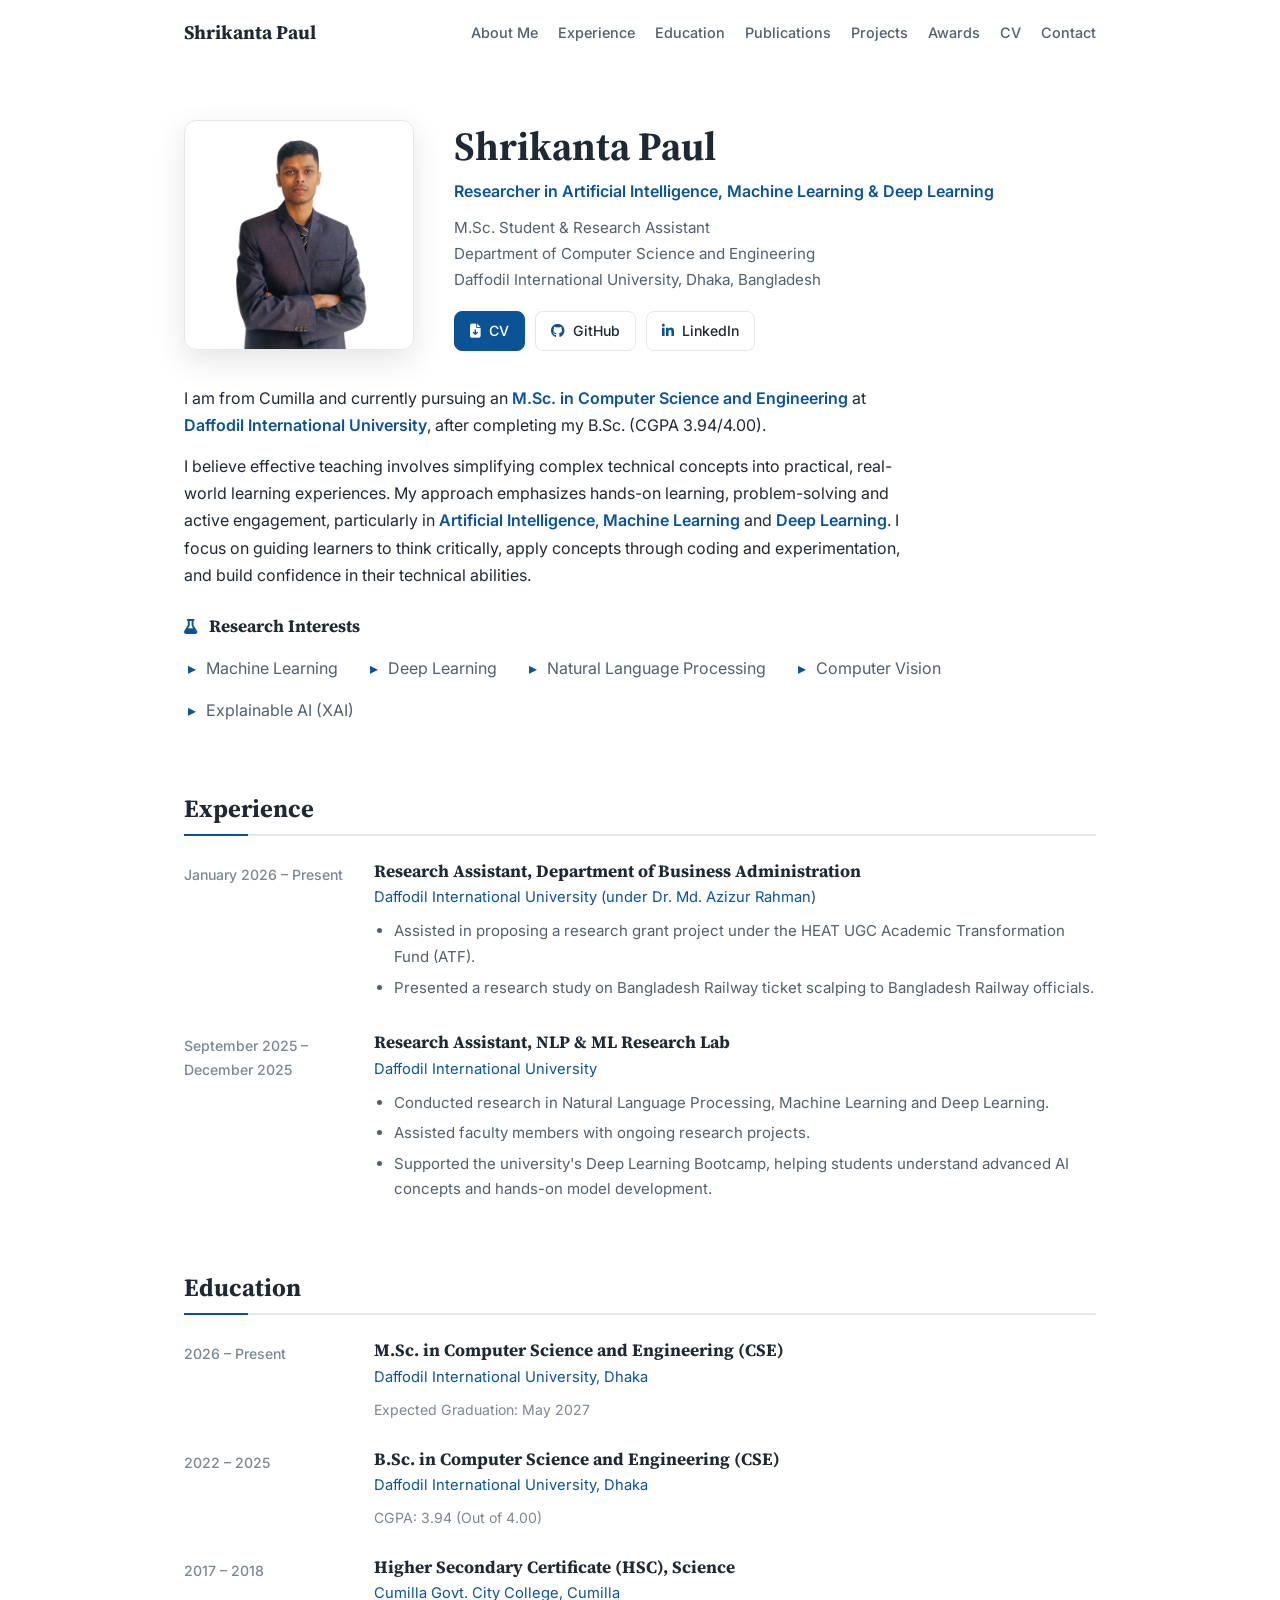
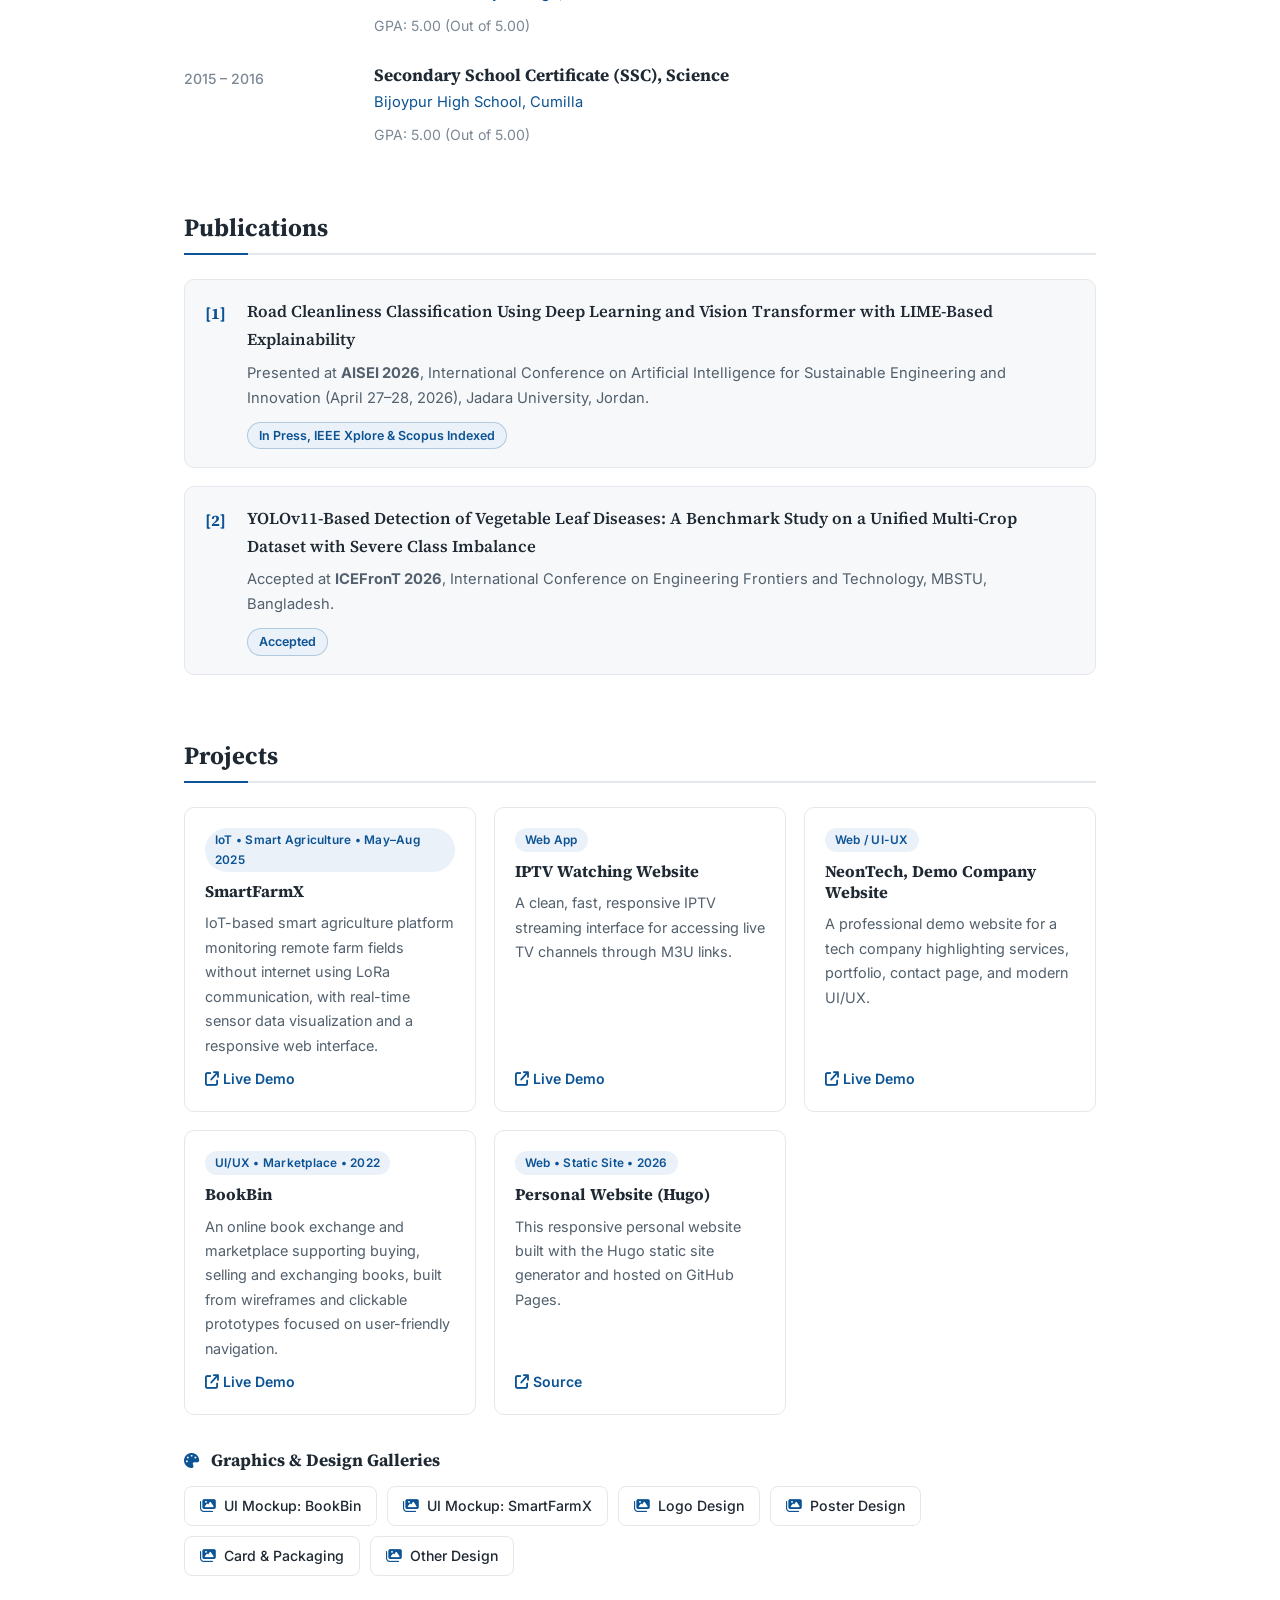
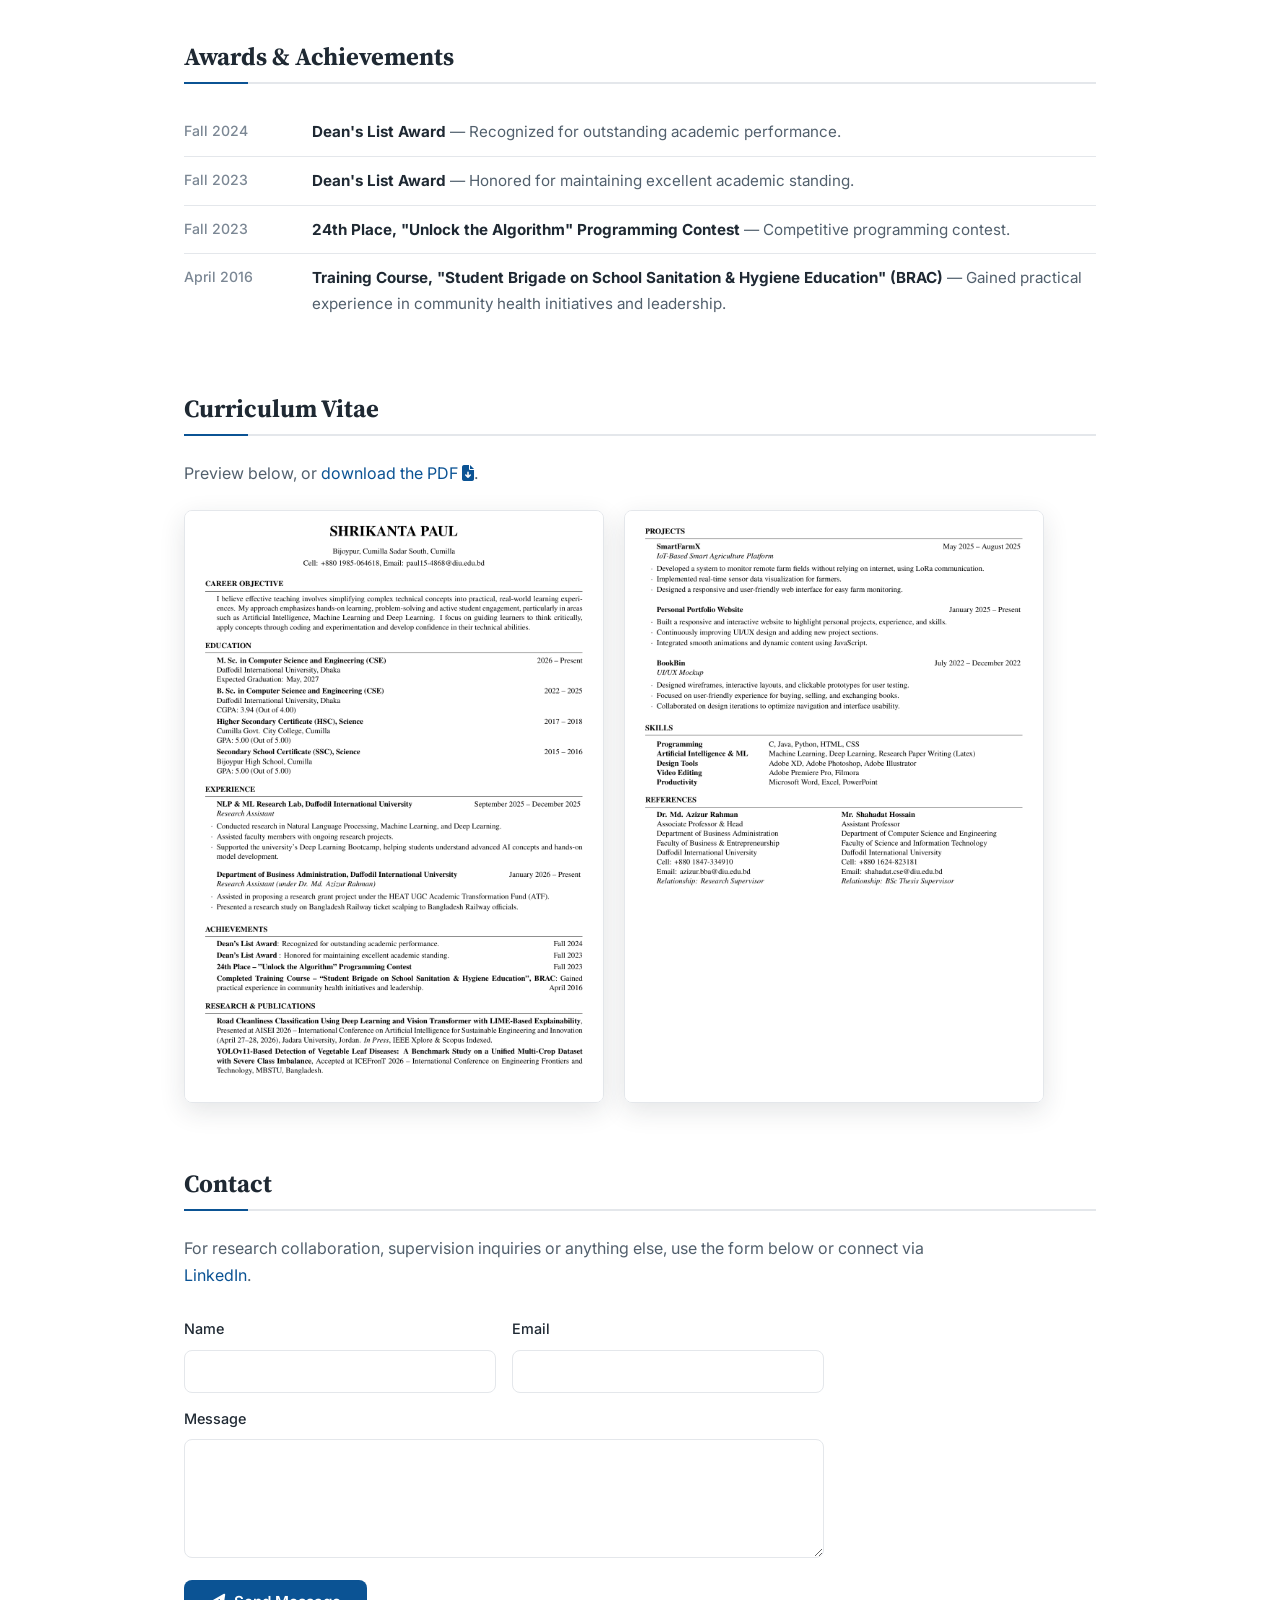
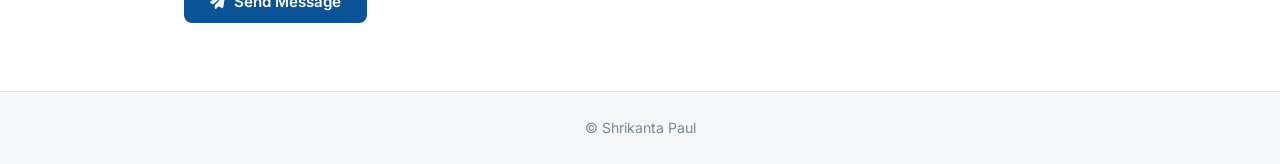
==== index.html @ 71489972 "Deploy site" ====
<!doctype html><html lang=en-us><head><meta name=generator content="Hugo 0.163.3"><meta charset=UTF-8><meta name=viewport content="width=device-width,initial-scale=1"><title>Shrikanta Paul | AI & ML Researcher</title><meta name=description content="Shrikanta Paul, AI and Machine Learning Researcher. M.Sc. CSE student exploring Artificial Intelligence, Machine Learning and Deep Learning."><link rel=icon href=/favicon.svg type=image/svg+xml><link rel=preconnect href=https://fonts.googleapis.com><link rel=preconnect href=https://fonts.gstatic.com crossorigin><link href="https://fonts.googleapis.com/css2?family=Source+Serif+4:ital,opsz,wght@0,8..60,400;0,8..60,600;0,8..60,700;1,8..60,400&family=Inter:wght@400;500;600&display=swap" rel=stylesheet><link rel=stylesheet href=https://cdnjs.cloudflare.com/ajax/libs/font-awesome/6.5.0/css/all.min.css><link rel=stylesheet href=/css/main.min.6cef5d37686a248e046a52d4c428bd18a76c84bba1cd4ecd07eb94c96b60ef17.css integrity="sha256-bO9dN2hqJI4EalLUxCi9GKdshLuhzU7NB+uUyWtg7xc="></head><body><header><nav><a href=#top class=nav-brand>Shrikanta Paul</a>
<button class=nav-toggle aria-label=Menu><i class="fas fa-bars"></i></button><ul id=navMenu><li><a href=#about>About Me</a></li><li><a href=#experience>Experience</a></li><li><a href=#education>Education</a></li><li><a href=#publications>Publications</a></li><li><a href=#projects>Projects</a></li><li><a href=#awards>Awards</a></li><li><a href=#cv>CV</a></li><li><a href=#contact>Contact</a></li></ul></nav></header><main id=top><section class="section profile" id=about><div class=profile-grid><div class=profile-photo><img src=/img/profile.png alt="Shrikanta Paul"></div><div class=profile-head><h1>Shrikanta Paul</h1><p class=profile-role>Researcher in Artificial Intelligence, Machine Learning & Deep Learning</p><p class=profile-affil>M.Sc. Student & Research Assistant<br>Department of Computer Science and Engineering<br>Daffodil International University, Dhaka, Bangladesh</p><div class=profile-links><a href=/files/Shrikanta_Paul_CV.pdf download class="plink plink-primary"><i class="fas fa-file-arrow-down"></i> CV</a>
<a href=https://github.com/shrikantapaul571 target=_blank rel=noopener class=plink><i class="fab fa-github"></i> GitHub</a>
<a href=https://www.linkedin.com/in/spaul571/ target=_blank rel=noopener class=plink><i class="fab fa-linkedin-in"></i> LinkedIn</a></div></div></div><div class=bio><p>I am from Cumilla and currently pursuing an <strong>M.Sc. in Computer Science and Engineering</strong> at <strong>Daffodil International University</strong>, after completing my B.Sc. (CGPA 3.94/4.00).</p><p>I believe effective teaching involves simplifying complex technical concepts into practical, real-world learning experiences. My approach emphasizes hands-on learning, problem-solving and active engagement, particularly in <strong>Artificial Intelligence</strong>, <strong>Machine Learning</strong> and <strong>Deep Learning</strong>. I focus on guiding learners to think critically, apply concepts through coding and experimentation, and build confidence in their technical abilities.</p></div><div class=interests-block><h3 class=minihead><i class="fas fa-flask"></i> Research Interests</h3><ul class=interests><li>Machine Learning</li><li>Deep Learning</li><li>Natural Language Processing</li><li>Computer Vision</li><li>Explainable AI (XAI)</li></ul></div></section><section class=section id=experience><h2 class=section-title>Experience</h2><div class=exp-list><div class=exp><div class=exp-side>January 2026 – Present</div><div class=exp-body><h3>Research Assistant, Department of Business Administration</h3><p class=exp-org>Daffodil International University (under Dr. Md. Azizur Rahman)</p><ul><li>Assisted in proposing a research grant project under the HEAT UGC Academic Transformation Fund (ATF).</li><li>Presented a research study on Bangladesh Railway ticket scalping to Bangladesh Railway officials.</li></ul></div></div><div class=exp><div class=exp-side>September 2025 – December 2025</div><div class=exp-body><h3>Research Assistant, NLP & ML Research Lab</h3><p class=exp-org>Daffodil International University</p><ul><li>Conducted research in Natural Language Processing, Machine Learning and Deep Learning.</li><li>Assisted faculty members with ongoing research projects.</li><li>Supported the university's Deep Learning Bootcamp, helping students understand advanced AI concepts and hands-on model development.</li></ul></div></div></div></section><section class=section id=education><h2 class=section-title>Education</h2><div class=exp-list><div class=exp><div class=exp-side>2026 – Present</div><div class=exp-body><h3>M.Sc. in Computer Science and Engineering (CSE)</h3><p class=exp-org>Daffodil International University, Dhaka</p><p class=edu-detail>Expected Graduation: May 2027</p></div></div><div class=exp><div class=exp-side>2022 – 2025</div><div class=exp-body><h3>B.Sc. in Computer Science and Engineering (CSE)</h3><p class=exp-org>Daffodil International University, Dhaka</p><p class=edu-detail>CGPA: 3.94 (Out of 4.00)</p></div></div><div class=exp><div class=exp-side>2017 – 2018</div><div class=exp-body><h3>Higher Secondary Certificate (HSC), Science</h3><p class=exp-org>Cumilla Govt. City College, Cumilla</p><p class=edu-detail>GPA: 5.00 (Out of 5.00)</p></div></div><div class=exp><div class=exp-side>2015 – 2016</div><div class=exp-body><h3>Secondary School Certificate (SSC), Science</h3><p class=exp-org>Bijoypur High School, Cumilla</p><p class=edu-detail>GPA: 5.00 (Out of 5.00)</p></div></div></div></section><section class=section id=publications><h2 class=section-title>Publications</h2><ol class=pub-list><li class=pub><p class=pub-title>Road Cleanliness Classification Using Deep Learning and Vision Transformer with LIME-Based Explainability</p><p class=pub-venue>Presented at <strong>AISEI 2026</strong>, International Conference on Artificial Intelligence for Sustainable Engineering and Innovation (April 27–28, 2026), Jadara University, Jordan.</p><span class=pub-status>In Press, IEEE Xplore & Scopus Indexed</span></li><li class=pub><p class=pub-title>YOLOv11-Based Detection of Vegetable Leaf Diseases: A Benchmark Study on a Unified Multi-Crop Dataset with Severe Class Imbalance</p><p class=pub-venue>Accepted at <strong>ICEFronT 2026</strong>, International Conference on Engineering Frontiers and Technology, MBSTU, Bangladesh.</p><span class=pub-status>Accepted</span></li></ol></section><section class=section id=projects><h2 class=section-title>Projects</h2><div class=proj-grid><div class=proj><span class=proj-tag>IoT • Smart Agriculture • May–Aug 2025</span><h3>SmartFarmX</h3><p>IoT-based smart agriculture platform monitoring remote farm fields without internet using LoRa communication, with real-time sensor data visualization and a responsive web interface.</p><a href=https://smart-farm-x-web.vercel.app/ target=_blank rel=noopener class=proj-link><i class="fas fa-arrow-up-right-from-square"></i> Live Demo</a></div><div class=proj><span class=proj-tag>Web App</span><h3>IPTV Watching Website</h3><p>A clean, fast, responsive IPTV streaming interface for accessing live TV channels through M3U links.</p><a href=https://iptv-nine-mu.vercel.app/ target=_blank rel=noopener class=proj-link><i class="fas fa-arrow-up-right-from-square"></i> Live Demo</a></div><div class=proj><span class=proj-tag>Web / UI-UX</span><h3>NeonTech, Demo Company Website</h3><p>A professional demo website for a tech company highlighting services, portfolio, contact page, and modern UI/UX.</p><a href=https://neon-tech-lemon.vercel.app/ target=_blank rel=noopener class=proj-link><i class="fas fa-arrow-up-right-from-square"></i> Live Demo</a></div><div class=proj><span class=proj-tag>UI/UX • Marketplace • 2022</span><h3>BookBin</h3><p>An online book exchange and marketplace supporting buying, selling and exchanging books, built from wireframes and clickable prototypes focused on user-friendly navigation.</p><a href=https://book-bin.vercel.app/ target=_blank rel=noopener class=proj-link><i class="fas fa-arrow-up-right-from-square"></i> Live Demo</a></div><div class=proj><span class=proj-tag>Web • Static Site • 2026</span><h3>Personal Website (Hugo)</h3><p>This responsive personal website built with the Hugo static site generator and hosted on GitHub Pages.</p><a href=https://github.com/shrikantapaul571/shrikantapaul571.github.io target=_blank rel=noopener class=proj-link><i class="fas fa-arrow-up-right-from-square"></i> Source</a></div></div><h3 class="minihead gallery-head"><i class="fas fa-palette"></i> Graphics & Design Galleries</h3><div class=gallery-links><a href="https://drive.google.com/drive/folders/1dFiENhHYi3uqFHRtt2kC9nS1DutMg8PA?usp=sharing" target=_blank rel=noopener class=plink><i class="fas fa-images"></i> UI Mockup: BookBin</a>
<a href="https://drive.google.com/drive/folders/19_RV44xCuXRyS_zGtEiZJJUvyyCZaxeF?usp=sharing" target=_blank rel=noopener class=plink><i class="fas fa-images"></i> UI Mockup: SmartFarmX</a>
<a href="https://drive.google.com/drive/folders/1LIZGwn8Xtza4l0kOhp_63oBq0ILiDCh_?usp=sharing" target=_blank rel=noopener class=plink><i class="fas fa-images"></i> Logo Design</a>
<a href="https://drive.google.com/drive/folders/1N9jx-7cYmVI6q_qzzs6HKSzXKYJD4tTV?usp=sharing" target=_blank rel=noopener class=plink><i class="fas fa-images"></i> Poster Design</a>
<a href="https://drive.google.com/drive/folders/13kSblbI6_4yY5yyubV-zOzgXqsFllXiB?usp=sharing" target=_blank rel=noopener class=plink><i class="fas fa-images"></i> Card & Packaging</a>
<a href="https://drive.google.com/drive/folders/1x_8MqnDj3zU004iTFVY1QnDr-uJ0KNbg?usp=sharing" target=_blank rel=noopener class=plink><i class="fas fa-images"></i> Other Design</a></div></section><section class=section id=awards><h2 class=section-title>Awards & Achievements</h2><ul class=award-list><li><span class=award-year>Fall 2024</span>
<span class=award-text><strong>Dean's List Award</strong> — Recognized for outstanding academic performance.</span></li><li><span class=award-year>Fall 2023</span>
<span class=award-text><strong>Dean's List Award</strong> — Honored for maintaining excellent academic standing.</span></li><li><span class=award-year>Fall 2023</span>
<span class=award-text><strong>24th Place, "Unlock the Algorithm" Programming Contest</strong> — Competitive programming contest.</span></li><li><span class=award-year>April 2016</span>
<span class=award-text><strong>Training Course, "Student Brigade on School Sanitation & Hygiene Education" (BRAC)</strong> — Gained practical experience in community health initiatives and leadership.</span></li></ul></section><section class=section id=cv><h2 class=section-title>Curriculum Vitae</h2><p class=cv-lead>Preview below, or <a href=/files/Shrikanta_Paul_CV.pdf download>download the PDF <i class="fas fa-file-arrow-down"></i></a>.</p><div class=resume-preview><img src=/img/resume-page-1.png alt="CV page 1" loading=lazy>
<img src=/img/resume-page-2.png alt="CV page 2" loading=lazy></div></section><section class=section id=contact><h2 class=section-title>Contact</h2><p class=cv-lead>For research collaboration, supervision inquiries or anything else, use the form below or connect via <a href=https://www.linkedin.com/in/spaul571/ target=_blank rel=noopener>LinkedIn</a>.</p><form class=contact-form action=https://formsubmit.co/paul15-4868@diu.edu.bd method=POST><input type=hidden name=_subject value="New message from personal website">
<input type=hidden name=_captcha value=false>
<input type=hidden name=_template value=table><div class=form-row><div><label for=name>Name</label>
<input type=text id=name name=name required></div><div><label for=email>Email</label>
<input type=email id=email name=email required></div></div><label for=message>Message</label>
<textarea id=message name=message rows=5 required></textarea>
<button type=submit><i class="fas fa-paper-plane"></i> Send Message</button></form></section></main><footer><div class=footer-inner><p>© Shrikanta Paul</p></div></footer><button class=to-top id=toTop aria-label="Back to top"><i class="fas fa-arrow-up"></i></button>
<script>const toggle=document.querySelector(".nav-toggle"),menu=document.getElementById("navMenu");toggle.addEventListener("click",()=>menu.classList.toggle("open")),menu.querySelectorAll("a").forEach(e=>e.addEventListener("click",()=>menu.classList.remove("open")));const toTop=document.getElementById("toTop");window.addEventListener("scroll",()=>{toTop.classList.toggle("show",window.scrollY>500),document.querySelector("header").classList.toggle("scrolled",window.scrollY>10)}),toTop.addEventListener("click",()=>window.scrollTo({top:0,behavior:"smooth"}))</script></body></html>
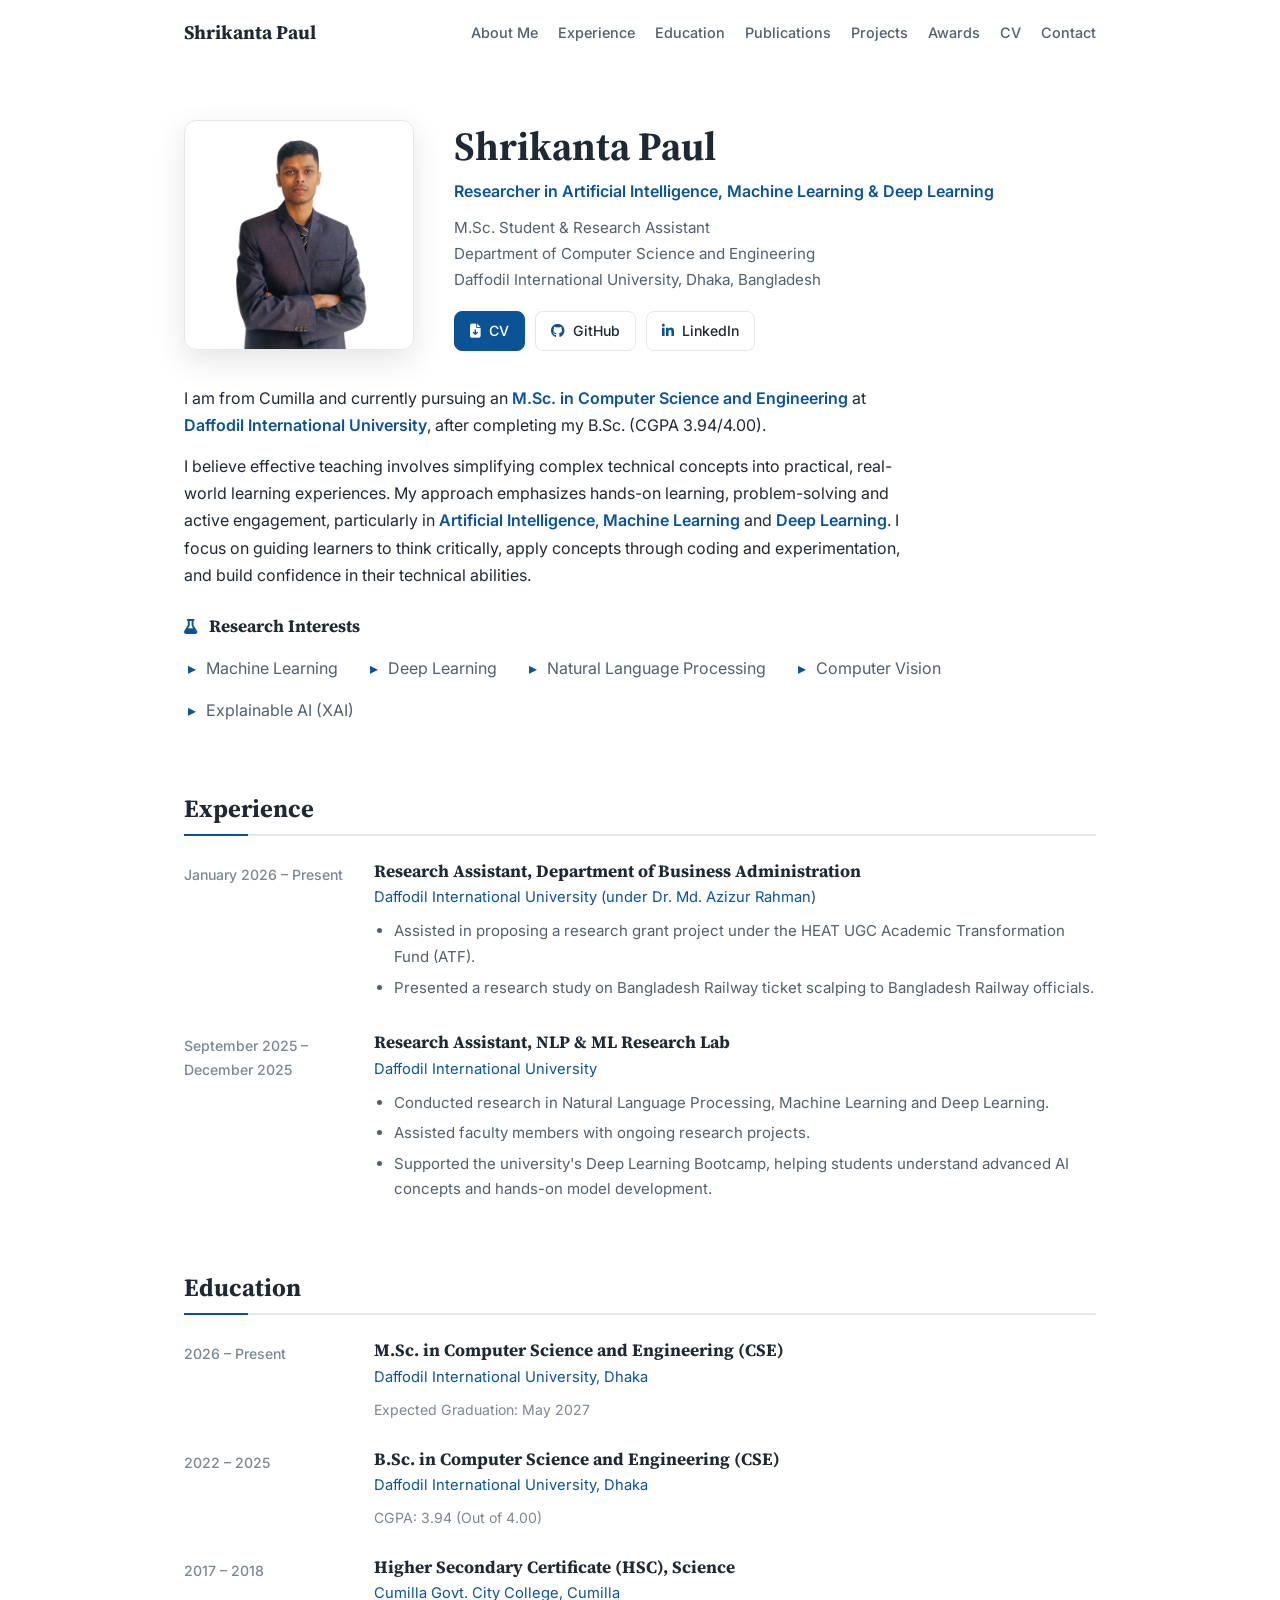
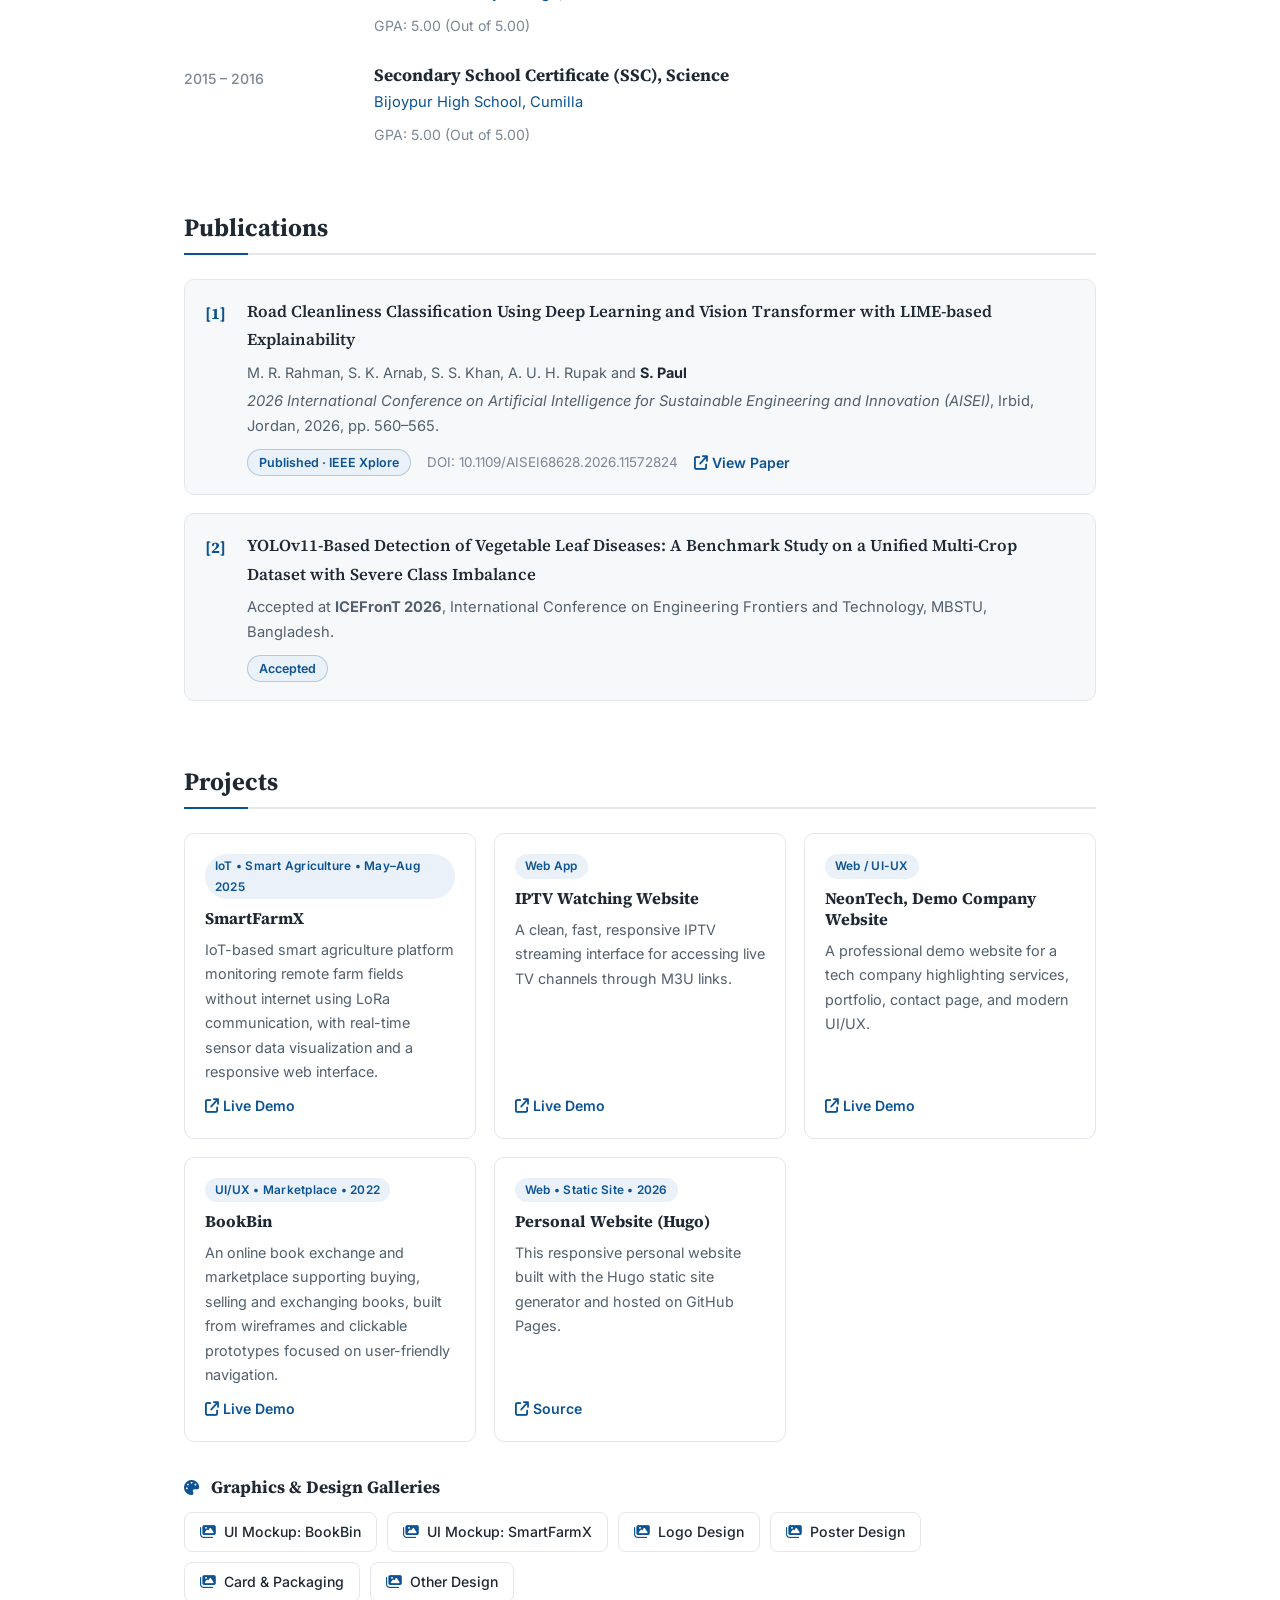
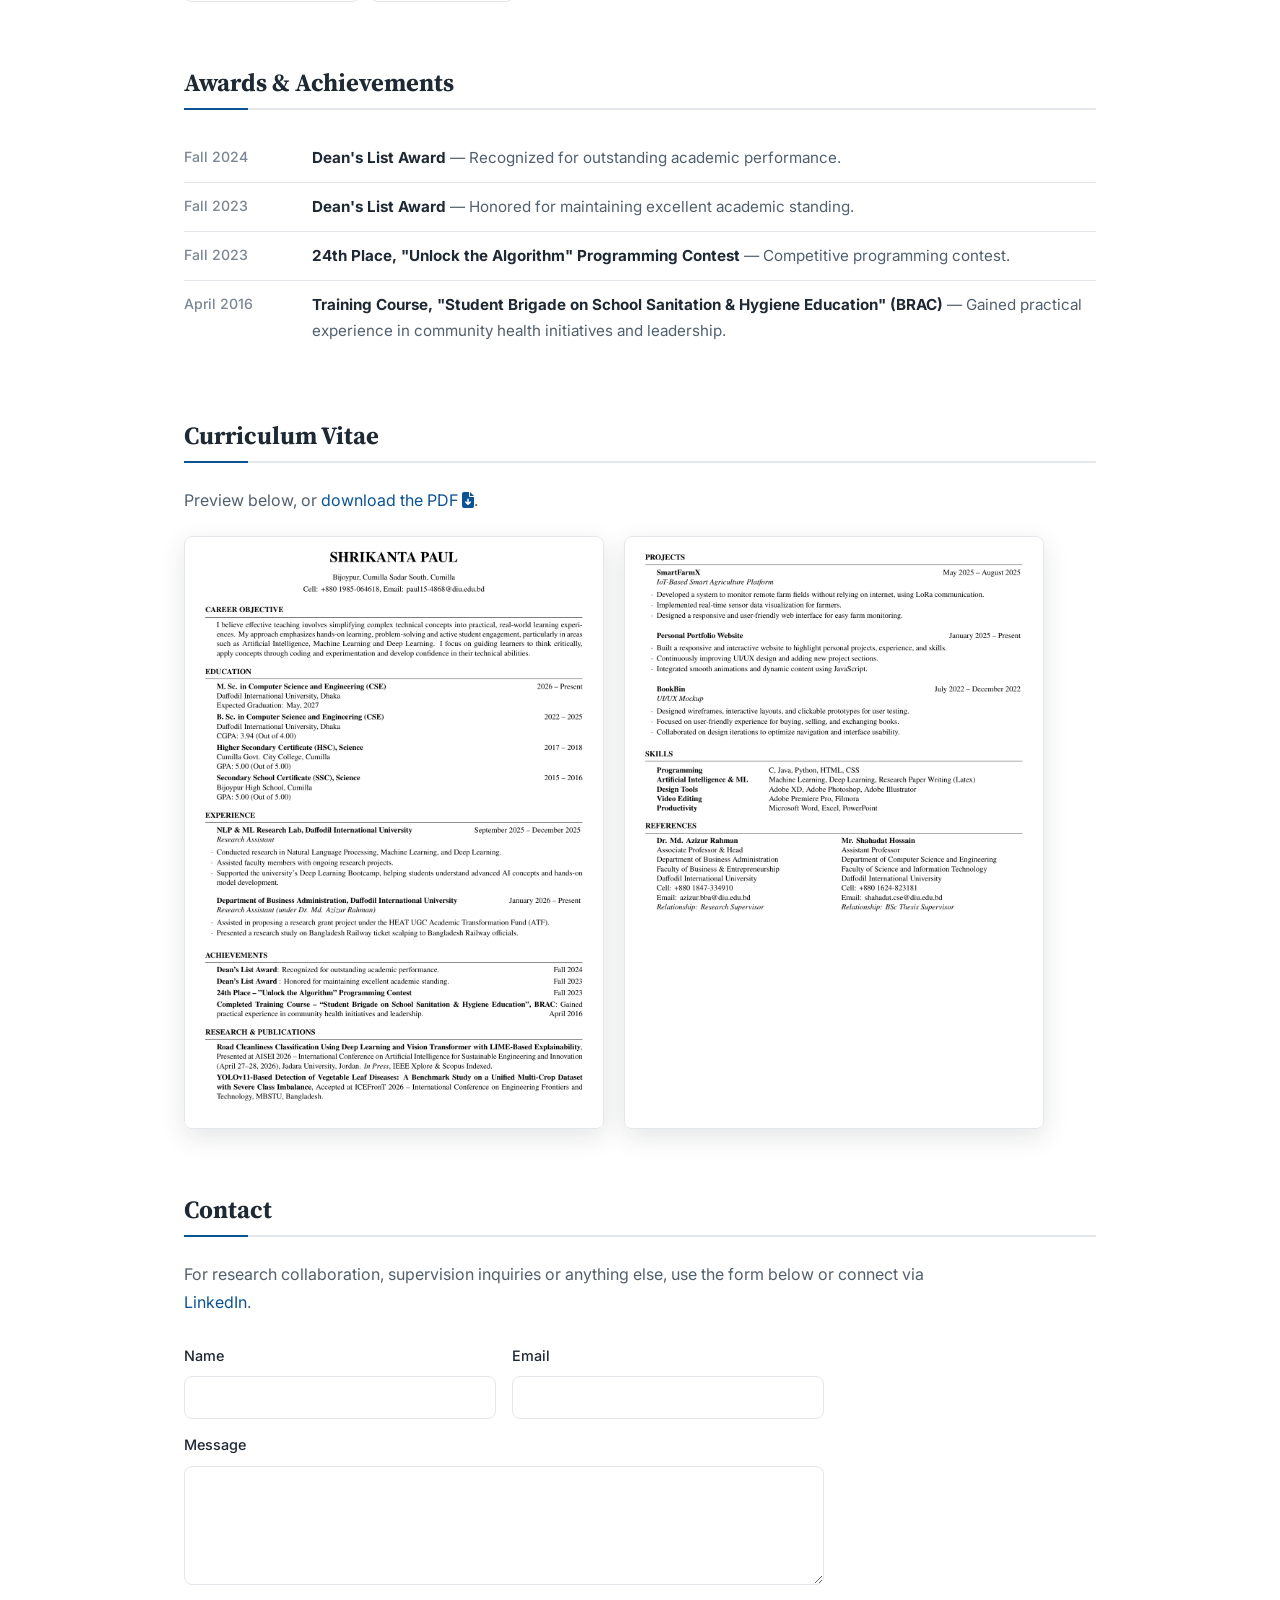
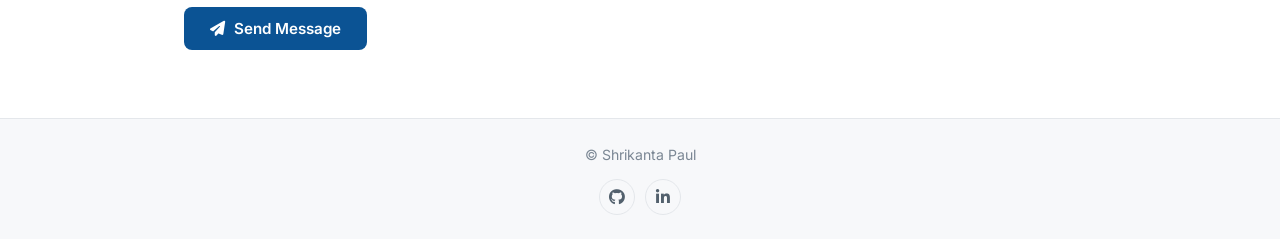
==== commit 3e8042dc: "Deploy: published AISEI citation" ====
--- a/index.html
+++ b/index.html
@@ -1,7 +1,9 @@
-<!doctype html><html lang=en-us><head><meta name=generator content="Hugo 0.163.3"><meta charset=UTF-8><meta name=viewport content="width=device-width,initial-scale=1"><title>Shrikanta Paul | AI & ML Researcher</title><meta name=description content="Shrikanta Paul, AI and Machine Learning Researcher. M.Sc. CSE student exploring Artificial Intelligence, Machine Learning and Deep Learning."><link rel=icon href=/favicon.svg type=image/svg+xml><link rel=preconnect href=https://fonts.googleapis.com><link rel=preconnect href=https://fonts.gstatic.com crossorigin><link href="https://fonts.googleapis.com/css2?family=Source+Serif+4:ital,opsz,wght@0,8..60,400;0,8..60,600;0,8..60,700;1,8..60,400&family=Inter:wght@400;500;600&display=swap" rel=stylesheet><link rel=stylesheet href=https://cdnjs.cloudflare.com/ajax/libs/font-awesome/6.5.0/css/all.min.css><link rel=stylesheet href=/css/main.min.6cef5d37686a248e046a52d4c428bd18a76c84bba1cd4ecd07eb94c96b60ef17.css integrity="sha256-bO9dN2hqJI4EalLUxCi9GKdshLuhzU7NB+uUyWtg7xc="></head><body><header><nav><a href=#top class=nav-brand>Shrikanta Paul</a>
+<!doctype html><html lang=en-us><head><meta name=generator content="Hugo 0.163.3"><meta charset=UTF-8><meta name=viewport content="width=device-width,initial-scale=1"><title>Shrikanta Paul | AI & ML Researcher</title><meta name=description content="Shrikanta Paul, AI and Machine Learning Researcher. M.Sc. CSE student exploring Artificial Intelligence, Machine Learning and Deep Learning."><link rel=icon href=/favicon.svg type=image/svg+xml><link rel=preconnect href=https://fonts.googleapis.com><link rel=preconnect href=https://fonts.gstatic.com crossorigin><link href="https://fonts.googleapis.com/css2?family=Source+Serif+4:ital,opsz,wght@0,8..60,400;0,8..60,600;0,8..60,700;1,8..60,400&family=Inter:wght@400;500;600&display=swap" rel=stylesheet><link rel=stylesheet href=https://cdnjs.cloudflare.com/ajax/libs/font-awesome/6.5.0/css/all.min.css><link rel=stylesheet href=/css/main.min.08e168d392fc5f965d9a700344445238ec9149523ca3a96505522d2c433a9aa0.css integrity="sha256-COFo05L8X5ZdmnADRERSOOyRSVI8o6llBVItLEM6mqA="></head><body><header><nav><a href=#top class=nav-brand>Shrikanta Paul</a>
 <button class=nav-toggle aria-label=Menu><i class="fas fa-bars"></i></button><ul id=navMenu><li><a href=#about>About Me</a></li><li><a href=#experience>Experience</a></li><li><a href=#education>Education</a></li><li><a href=#publications>Publications</a></li><li><a href=#projects>Projects</a></li><li><a href=#awards>Awards</a></li><li><a href=#cv>CV</a></li><li><a href=#contact>Contact</a></li></ul></nav></header><main id=top><section class="section profile" id=about><div class=profile-grid><div class=profile-photo><img src=/img/profile.png alt="Shrikanta Paul"></div><div class=profile-head><h1>Shrikanta Paul</h1><p class=profile-role>Researcher in Artificial Intelligence, Machine Learning & Deep Learning</p><p class=profile-affil>M.Sc. Student & Research Assistant<br>Department of Computer Science and Engineering<br>Daffodil International University, Dhaka, Bangladesh</p><div class=profile-links><a href=/files/Shrikanta_Paul_CV.pdf download class="plink plink-primary"><i class="fas fa-file-arrow-down"></i> CV</a>
-<a href=https://github.com/shrikantapaul571 target=_blank rel=noopener class=plink><i class="fab fa-github"></i> GitHub</a>
-<a href=https://www.linkedin.com/in/spaul571/ target=_blank rel=noopener class=plink><i class="fab fa-linkedin-in"></i> LinkedIn</a></div></div></div><div class=bio><p>I am from Cumilla and currently pursuing an <strong>M.Sc. in Computer Science and Engineering</strong> at <strong>Daffodil International University</strong>, after completing my B.Sc. (CGPA 3.94/4.00).</p><p>I believe effective teaching involves simplifying complex technical concepts into practical, real-world learning experiences. My approach emphasizes hands-on learning, problem-solving and active engagement, particularly in <strong>Artificial Intelligence</strong>, <strong>Machine Learning</strong> and <strong>Deep Learning</strong>. I focus on guiding learners to think critically, apply concepts through coding and experimentation, and build confidence in their technical abilities.</p></div><div class=interests-block><h3 class=minihead><i class="fas fa-flask"></i> Research Interests</h3><ul class=interests><li>Machine Learning</li><li>Deep Learning</li><li>Natural Language Processing</li><li>Computer Vision</li><li>Explainable AI (XAI)</li></ul></div></section><section class=section id=experience><h2 class=section-title>Experience</h2><div class=exp-list><div class=exp><div class=exp-side>January 2026 – Present</div><div class=exp-body><h3>Research Assistant, Department of Business Administration</h3><p class=exp-org>Daffodil International University (under Dr. Md. Azizur Rahman)</p><ul><li>Assisted in proposing a research grant project under the HEAT UGC Academic Transformation Fund (ATF).</li><li>Presented a research study on Bangladesh Railway ticket scalping to Bangladesh Railway officials.</li></ul></div></div><div class=exp><div class=exp-side>September 2025 – December 2025</div><div class=exp-body><h3>Research Assistant, NLP & ML Research Lab</h3><p class=exp-org>Daffodil International University</p><ul><li>Conducted research in Natural Language Processing, Machine Learning and Deep Learning.</li><li>Assisted faculty members with ongoing research projects.</li><li>Supported the university's Deep Learning Bootcamp, helping students understand advanced AI concepts and hands-on model development.</li></ul></div></div></div></section><section class=section id=education><h2 class=section-title>Education</h2><div class=exp-list><div class=exp><div class=exp-side>2026 – Present</div><div class=exp-body><h3>M.Sc. in Computer Science and Engineering (CSE)</h3><p class=exp-org>Daffodil International University, Dhaka</p><p class=edu-detail>Expected Graduation: May 2027</p></div></div><div class=exp><div class=exp-side>2022 – 2025</div><div class=exp-body><h3>B.Sc. in Computer Science and Engineering (CSE)</h3><p class=exp-org>Daffodil International University, Dhaka</p><p class=edu-detail>CGPA: 3.94 (Out of 4.00)</p></div></div><div class=exp><div class=exp-side>2017 – 2018</div><div class=exp-body><h3>Higher Secondary Certificate (HSC), Science</h3><p class=exp-org>Cumilla Govt. City College, Cumilla</p><p class=edu-detail>GPA: 5.00 (Out of 5.00)</p></div></div><div class=exp><div class=exp-side>2015 – 2016</div><div class=exp-body><h3>Secondary School Certificate (SSC), Science</h3><p class=exp-org>Bijoypur High School, Cumilla</p><p class=edu-detail>GPA: 5.00 (Out of 5.00)</p></div></div></div></section><section class=section id=publications><h2 class=section-title>Publications</h2><ol class=pub-list><li class=pub><p class=pub-title>Road Cleanliness Classification Using Deep Learning and Vision Transformer with LIME-Based Explainability</p><p class=pub-venue>Presented at <strong>AISEI 2026</strong>, International Conference on Artificial Intelligence for Sustainable Engineering and Innovation (April 27–28, 2026), Jadara University, Jordan.</p><span class=pub-status>In Press, IEEE Xplore & Scopus Indexed</span></li><li class=pub><p class=pub-title>YOLOv11-Based Detection of Vegetable Leaf Diseases: A Benchmark Study on a Unified Multi-Crop Dataset with Severe Class Imbalance</p><p class=pub-venue>Accepted at <strong>ICEFronT 2026</strong>, International Conference on Engineering Frontiers and Technology, MBSTU, Bangladesh.</p><span class=pub-status>Accepted</span></li></ol></section><section class=section id=projects><h2 class=section-title>Projects</h2><div class=proj-grid><div class=proj><span class=proj-tag>IoT • Smart Agriculture • May–Aug 2025</span><h3>SmartFarmX</h3><p>IoT-based smart agriculture platform monitoring remote farm fields without internet using LoRa communication, with real-time sensor data visualization and a responsive web interface.</p><a href=https://smart-farm-x-web.vercel.app/ target=_blank rel=noopener class=proj-link><i class="fas fa-arrow-up-right-from-square"></i> Live Demo</a></div><div class=proj><span class=proj-tag>Web App</span><h3>IPTV Watching Website</h3><p>A clean, fast, responsive IPTV streaming interface for accessing live TV channels through M3U links.</p><a href=https://iptv-nine-mu.vercel.app/ target=_blank rel=noopener class=proj-link><i class="fas fa-arrow-up-right-from-square"></i> Live Demo</a></div><div class=proj><span class=proj-tag>Web / UI-UX</span><h3>NeonTech, Demo Company Website</h3><p>A professional demo website for a tech company highlighting services, portfolio, contact page, and modern UI/UX.</p><a href=https://neon-tech-lemon.vercel.app/ target=_blank rel=noopener class=proj-link><i class="fas fa-arrow-up-right-from-square"></i> Live Demo</a></div><div class=proj><span class=proj-tag>UI/UX • Marketplace • 2022</span><h3>BookBin</h3><p>An online book exchange and marketplace supporting buying, selling and exchanging books, built from wireframes and clickable prototypes focused on user-friendly navigation.</p><a href=https://book-bin.vercel.app/ target=_blank rel=noopener class=proj-link><i class="fas fa-arrow-up-right-from-square"></i> Live Demo</a></div><div class=proj><span class=proj-tag>Web • Static Site • 2026</span><h3>Personal Website (Hugo)</h3><p>This responsive personal website built with the Hugo static site generator and hosted on GitHub Pages.</p><a href=https://github.com/shrikantapaul571/shrikantapaul571.github.io target=_blank rel=noopener class=proj-link><i class="fas fa-arrow-up-right-from-square"></i> Source</a></div></div><h3 class="minihead gallery-head"><i class="fas fa-palette"></i> Graphics & Design Galleries</h3><div class=gallery-links><a href="https://drive.google.com/drive/folders/1dFiENhHYi3uqFHRtt2kC9nS1DutMg8PA?usp=sharing" target=_blank rel=noopener class=plink><i class="fas fa-images"></i> UI Mockup: BookBin</a>
+<a href=https://github.com/spaul571 target=_blank rel=noopener class=plink><i class="fab fa-github"></i> GitHub</a>
+<a href=https://www.linkedin.com/in/spaul571/ target=_blank rel=noopener class=plink><i class="fab fa-linkedin-in"></i> LinkedIn</a></div></div></div><div class=bio><p>I am from Cumilla and currently pursuing an <strong>M.Sc. in Computer Science and Engineering</strong> at <strong>Daffodil International University</strong>, after completing my B.Sc. (CGPA 3.94/4.00).</p><p>I believe effective teaching involves simplifying complex technical concepts into practical, real-world learning experiences. My approach emphasizes hands-on learning, problem-solving and active engagement, particularly in <strong>Artificial Intelligence</strong>, <strong>Machine Learning</strong> and <strong>Deep Learning</strong>. I focus on guiding learners to think critically, apply concepts through coding and experimentation, and build confidence in their technical abilities.</p></div><div class=interests-block><h3 class=minihead><i class="fas fa-flask"></i> Research Interests</h3><ul class=interests><li>Machine Learning</li><li>Deep Learning</li><li>Natural Language Processing</li><li>Computer Vision</li><li>Explainable AI (XAI)</li></ul></div></section><section class=section id=experience><h2 class=section-title>Experience</h2><div class=exp-list><div class=exp><div class=exp-side>January 2026 – Present</div><div class=exp-body><h3>Research Assistant, Department of Business Administration</h3><p class=exp-org>Daffodil International University (under Dr. Md. Azizur Rahman)</p><ul><li>Assisted in proposing a research grant project under the HEAT UGC Academic Transformation Fund (ATF).</li><li>Presented a research study on Bangladesh Railway ticket scalping to Bangladesh Railway officials.</li></ul></div></div><div class=exp><div class=exp-side>September 2025 – December 2025</div><div class=exp-body><h3>Research Assistant, NLP & ML Research Lab</h3><p class=exp-org>Daffodil International University</p><ul><li>Conducted research in Natural Language Processing, Machine Learning and Deep Learning.</li><li>Assisted faculty members with ongoing research projects.</li><li>Supported the university's Deep Learning Bootcamp, helping students understand advanced AI concepts and hands-on model development.</li></ul></div></div></div></section><section class=section id=education><h2 class=section-title>Education</h2><div class=exp-list><div class=exp><div class=exp-side>2026 – Present</div><div class=exp-body><h3>M.Sc. in Computer Science and Engineering (CSE)</h3><p class=exp-org>Daffodil International University, Dhaka</p><p class=edu-detail>Expected Graduation: May 2027</p></div></div><div class=exp><div class=exp-side>2022 – 2025</div><div class=exp-body><h3>B.Sc. in Computer Science and Engineering (CSE)</h3><p class=exp-org>Daffodil International University, Dhaka</p><p class=edu-detail>CGPA: 3.94 (Out of 4.00)</p></div></div><div class=exp><div class=exp-side>2017 – 2018</div><div class=exp-body><h3>Higher Secondary Certificate (HSC), Science</h3><p class=exp-org>Cumilla Govt. City College, Cumilla</p><p class=edu-detail>GPA: 5.00 (Out of 5.00)</p></div></div><div class=exp><div class=exp-side>2015 – 2016</div><div class=exp-body><h3>Secondary School Certificate (SSC), Science</h3><p class=exp-org>Bijoypur High School, Cumilla</p><p class=edu-detail>GPA: 5.00 (Out of 5.00)</p></div></div></div></section><section class=section id=publications><h2 class=section-title>Publications</h2><ol class=pub-list><li class=pub><p class=pub-title>Road Cleanliness Classification Using Deep Learning and Vision Transformer with LIME-based Explainability</p><p class=pub-authors>M. R. Rahman, S. K. Arnab, S. S. Khan, A. U. H. Rupak and <strong>S. Paul</strong></p><p class=pub-venue><em>2026 International Conference on Artificial Intelligence for Sustainable Engineering and Innovation (AISEI)</em>, Irbid, Jordan, 2026, pp. 560–565.</p><p class=pub-meta><span class=pub-status>Published · IEEE Xplore</span>
+<span class=pub-doi>DOI: 10.1109/AISEI68628.2026.11572824</span>
+<a href=https://ieeexplore.ieee.org/document/11572824 target=_blank rel=noopener class=pub-link><i class="fas fa-arrow-up-right-from-square"></i> View Paper</a></p></li><li class=pub><p class=pub-title>YOLOv11-Based Detection of Vegetable Leaf Diseases: A Benchmark Study on a Unified Multi-Crop Dataset with Severe Class Imbalance</p><p class=pub-venue>Accepted at <strong>ICEFronT 2026</strong>, International Conference on Engineering Frontiers and Technology, MBSTU, Bangladesh.</p><p class=pub-meta><span class=pub-status>Accepted</span></p></li></ol></section><section class=section id=projects><h2 class=section-title>Projects</h2><div class=proj-grid><div class=proj><span class=proj-tag>IoT • Smart Agriculture • May–Aug 2025</span><h3>SmartFarmX</h3><p>IoT-based smart agriculture platform monitoring remote farm fields without internet using LoRa communication, with real-time sensor data visualization and a responsive web interface.</p><a href=https://smart-farm-x-web.vercel.app/ target=_blank rel=noopener class=proj-link><i class="fas fa-arrow-up-right-from-square"></i> Live Demo</a></div><div class=proj><span class=proj-tag>Web App</span><h3>IPTV Watching Website</h3><p>A clean, fast, responsive IPTV streaming interface for accessing live TV channels through M3U links.</p><a href=https://iptv-nine-mu.vercel.app/ target=_blank rel=noopener class=proj-link><i class="fas fa-arrow-up-right-from-square"></i> Live Demo</a></div><div class=proj><span class=proj-tag>Web / UI-UX</span><h3>NeonTech, Demo Company Website</h3><p>A professional demo website for a tech company highlighting services, portfolio, contact page, and modern UI/UX.</p><a href=https://neon-tech-lemon.vercel.app/ target=_blank rel=noopener class=proj-link><i class="fas fa-arrow-up-right-from-square"></i> Live Demo</a></div><div class=proj><span class=proj-tag>UI/UX • Marketplace • 2022</span><h3>BookBin</h3><p>An online book exchange and marketplace supporting buying, selling and exchanging books, built from wireframes and clickable prototypes focused on user-friendly navigation.</p><a href=https://book-bin.vercel.app/ target=_blank rel=noopener class=proj-link><i class="fas fa-arrow-up-right-from-square"></i> Live Demo</a></div><div class=proj><span class=proj-tag>Web • Static Site • 2026</span><h3>Personal Website (Hugo)</h3><p>This responsive personal website built with the Hugo static site generator and hosted on GitHub Pages.</p><a href=https://github.com/spaul571/spaul571.github.io target=_blank rel=noopener class=proj-link><i class="fas fa-arrow-up-right-from-square"></i> Source</a></div></div><h3 class="minihead gallery-head"><i class="fas fa-palette"></i> Graphics & Design Galleries</h3><div class=gallery-links><a href="https://drive.google.com/drive/folders/1dFiENhHYi3uqFHRtt2kC9nS1DutMg8PA?usp=sharing" target=_blank rel=noopener class=plink><i class="fas fa-images"></i> UI Mockup: BookBin</a>
 <a href="https://drive.google.com/drive/folders/19_RV44xCuXRyS_zGtEiZJJUvyyCZaxeF?usp=sharing" target=_blank rel=noopener class=plink><i class="fas fa-images"></i> UI Mockup: SmartFarmX</a>
 <a href="https://drive.google.com/drive/folders/1LIZGwn8Xtza4l0kOhp_63oBq0ILiDCh_?usp=sharing" target=_blank rel=noopener class=plink><i class="fas fa-images"></i> Logo Design</a>
 <a href="https://drive.google.com/drive/folders/1N9jx-7cYmVI6q_qzzs6HKSzXKYJD4tTV?usp=sharing" target=_blank rel=noopener class=plink><i class="fas fa-images"></i> Poster Design</a>
@@ -17,5 +19,6 @@
 <input type=text id=name name=name required></div><div><label for=email>Email</label>
 <input type=email id=email name=email required></div></div><label for=message>Message</label>
 <textarea id=message name=message rows=5 required></textarea>
-<button type=submit><i class="fas fa-paper-plane"></i> Send Message</button></form></section></main><footer><div class=footer-inner><p>© Shrikanta Paul</p></div></footer><button class=to-top id=toTop aria-label="Back to top"><i class="fas fa-arrow-up"></i></button>
+<button type=submit><i class="fas fa-paper-plane"></i> Send Message</button></form></section></main><footer><div class=footer-inner><p>© Shrikanta Paul</p><div class=footer-socials><a href=https://github.com/spaul571 target=_blank rel=noopener aria-label=GitHub><i class="fab fa-github"></i></a>
+<a href=https://www.linkedin.com/in/spaul571/ target=_blank rel=noopener aria-label=LinkedIn><i class="fab fa-linkedin-in"></i></a></div></div></footer><button class=to-top id=toTop aria-label="Back to top"><i class="fas fa-arrow-up"></i></button>
 <script>const toggle=document.querySelector(".nav-toggle"),menu=document.getElementById("navMenu");toggle.addEventListener("click",()=>menu.classList.toggle("open")),menu.querySelectorAll("a").forEach(e=>e.addEventListener("click",()=>menu.classList.remove("open")));const toTop=document.getElementById("toTop");window.addEventListener("scroll",()=>{toTop.classList.toggle("show",window.scrollY>500),document.querySelector("header").classList.toggle("scrolled",window.scrollY>10)}),toTop.addEventListener("click",()=>window.scrollTo({top:0,behavior:"smooth"}))</script></body></html>
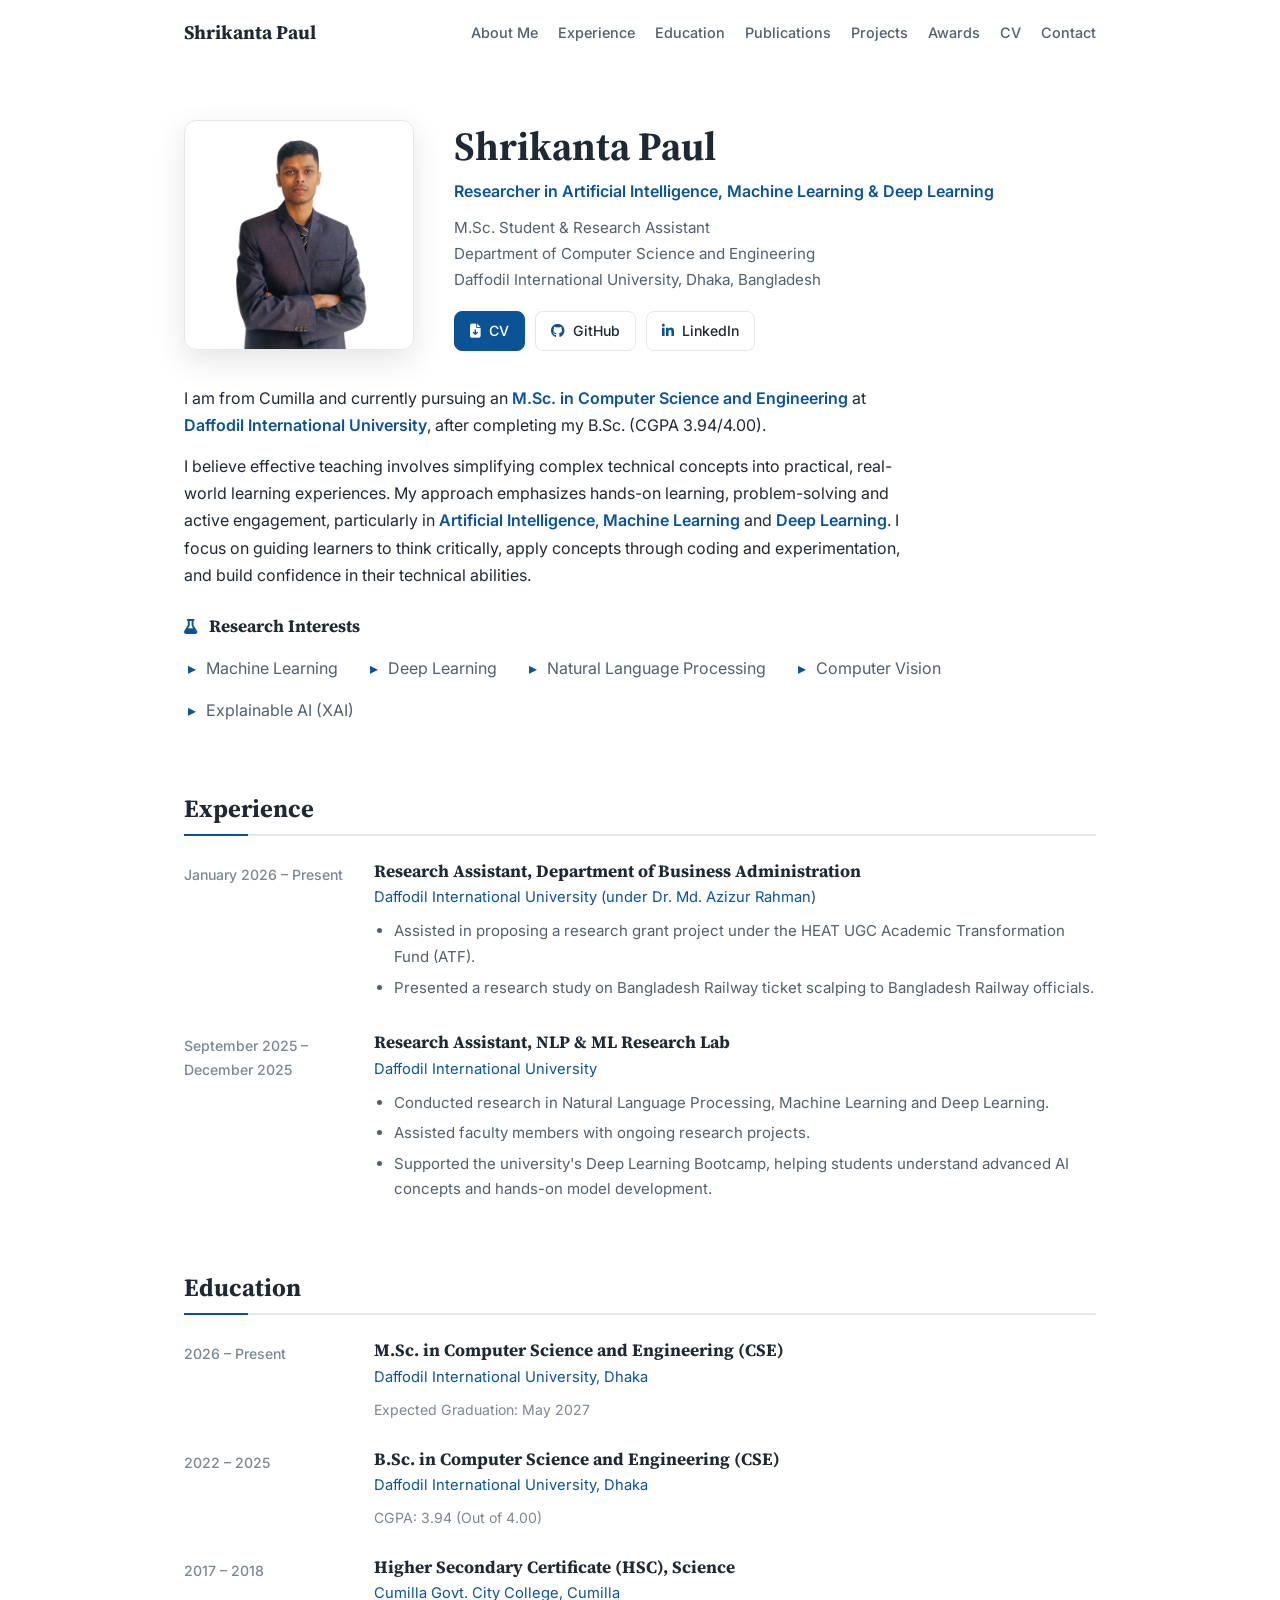
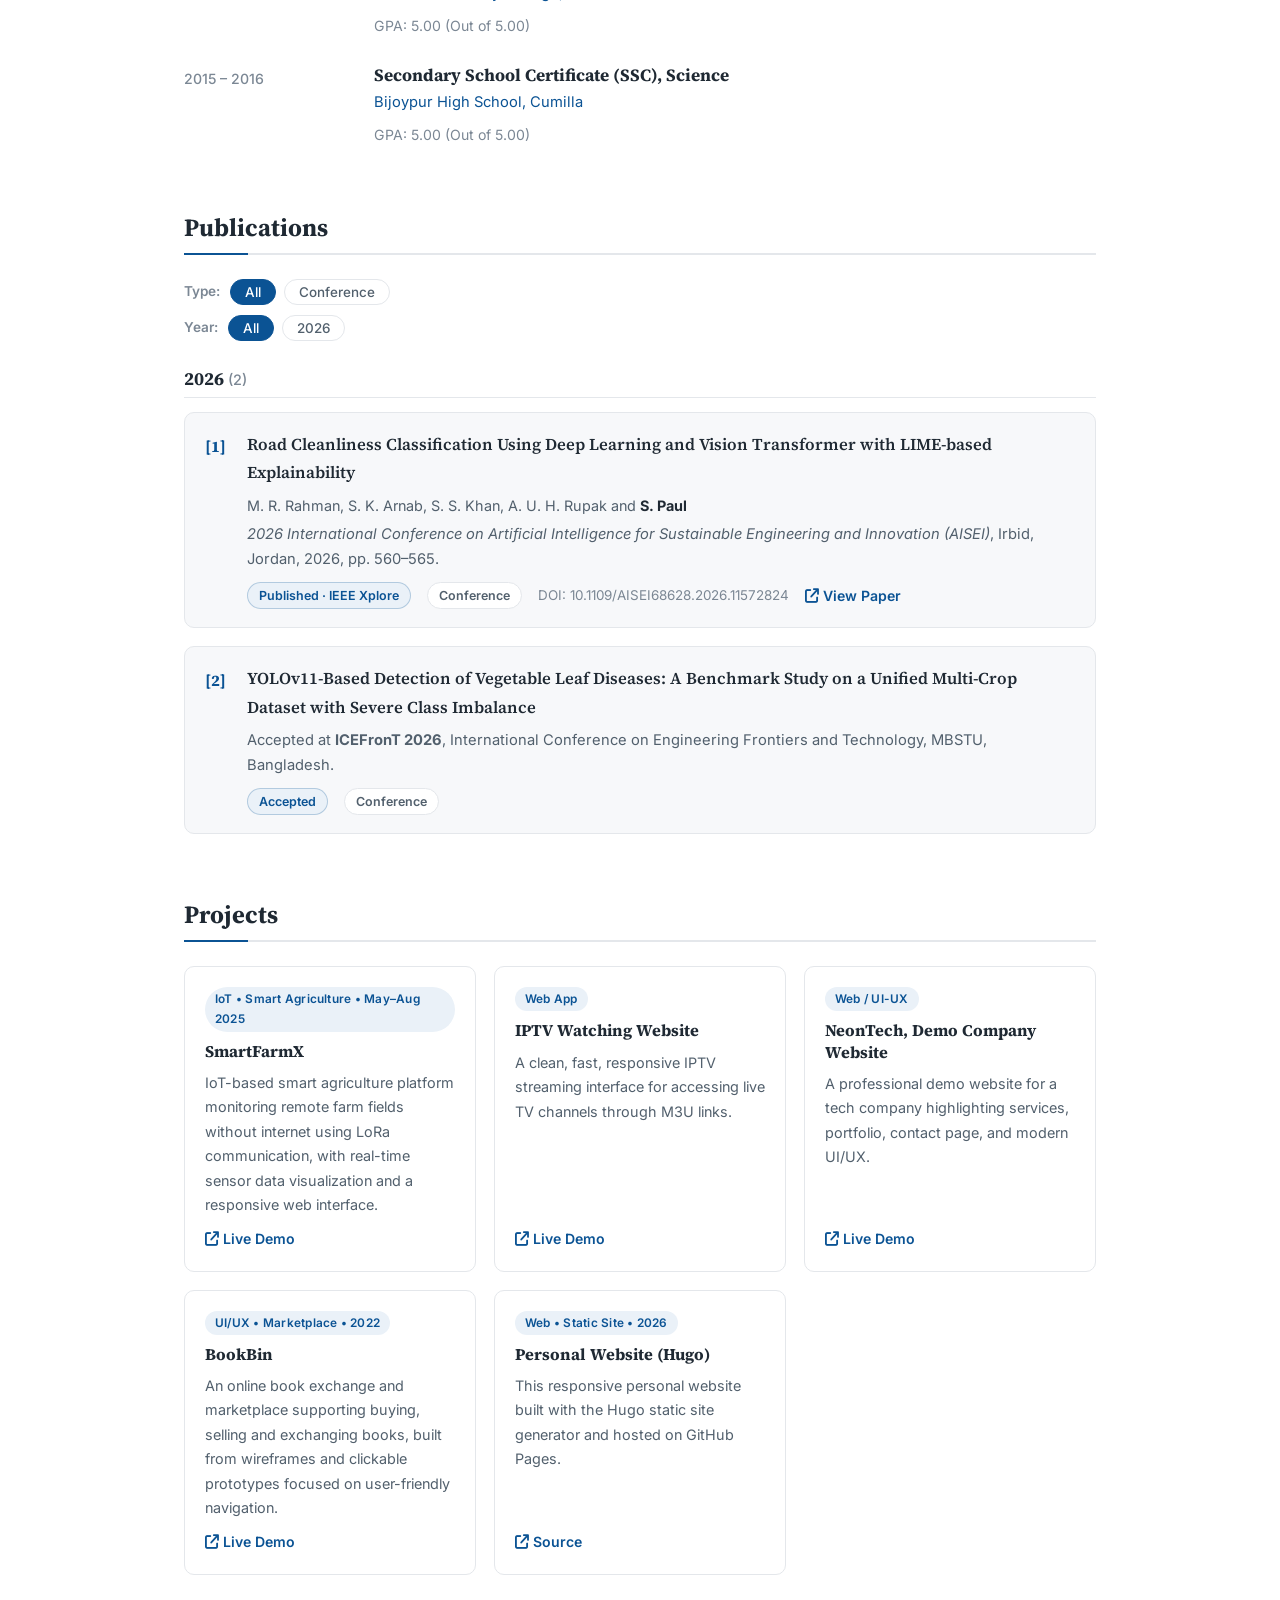
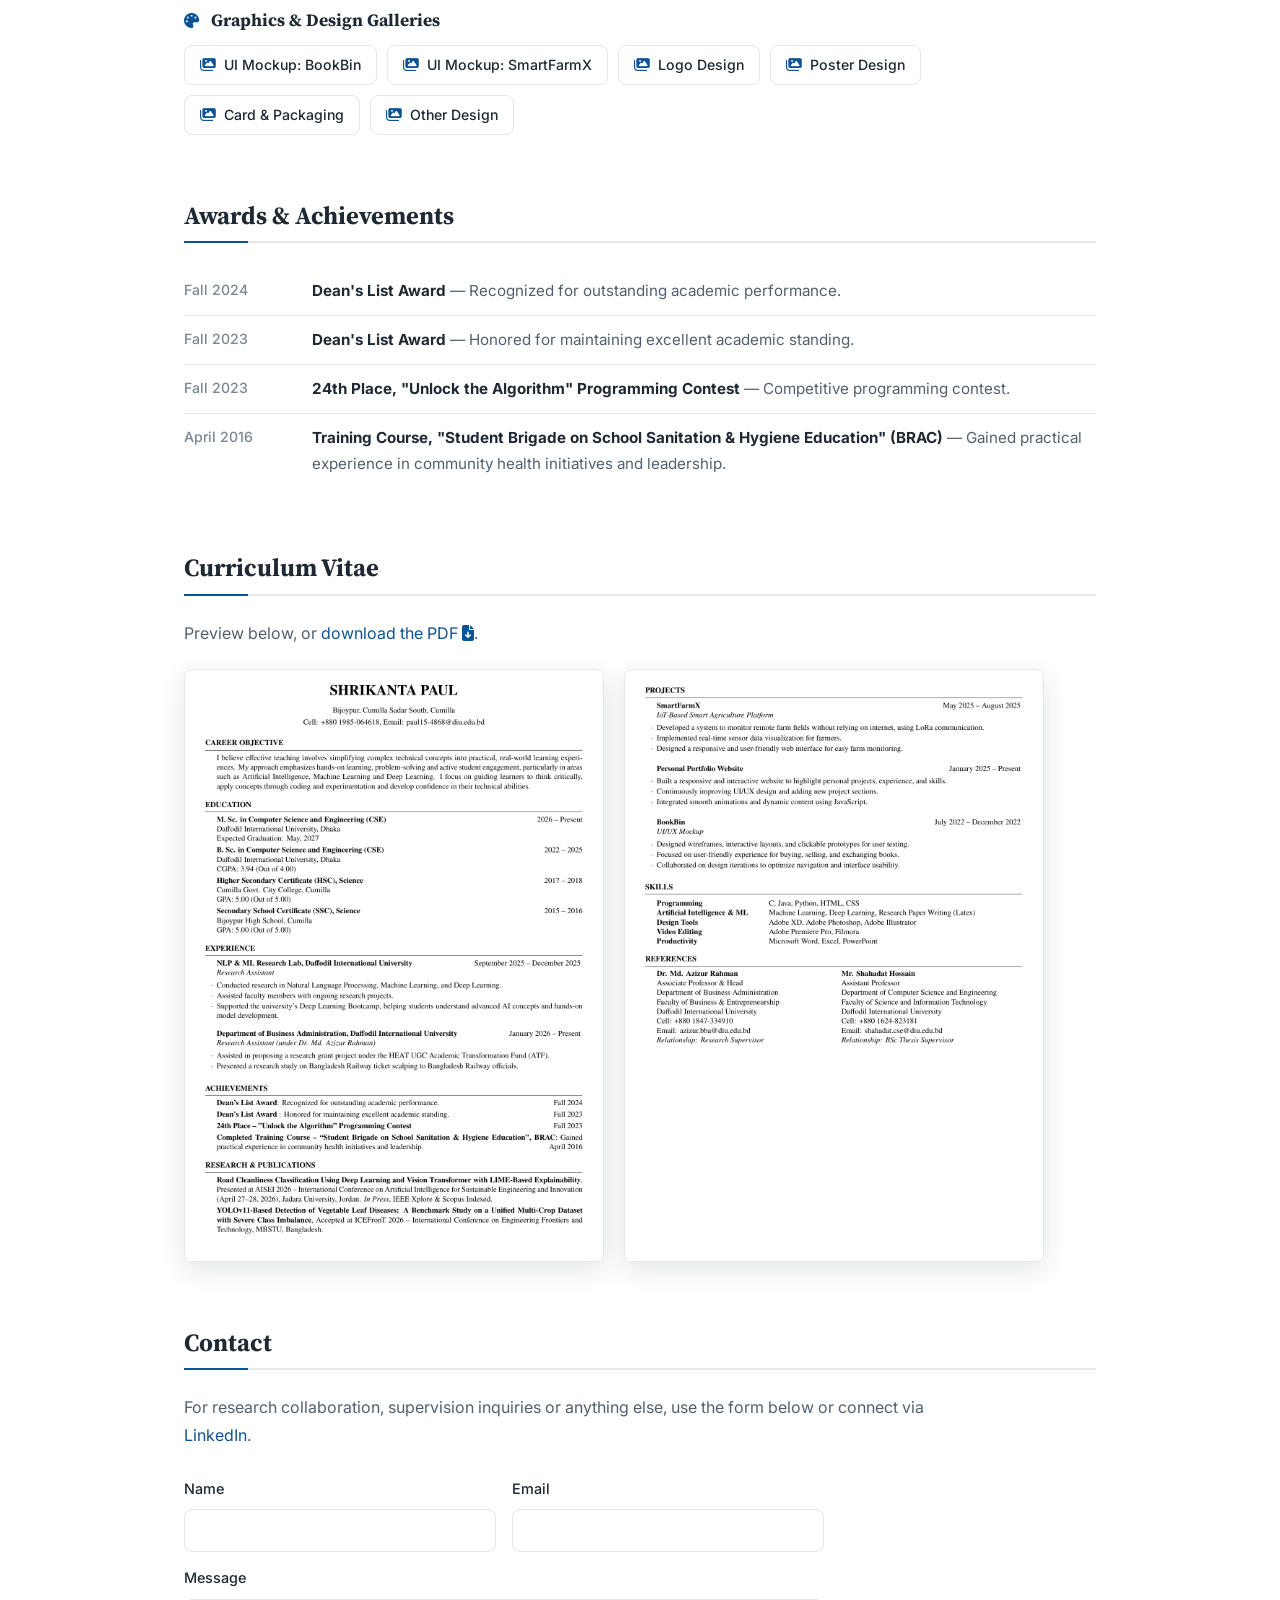
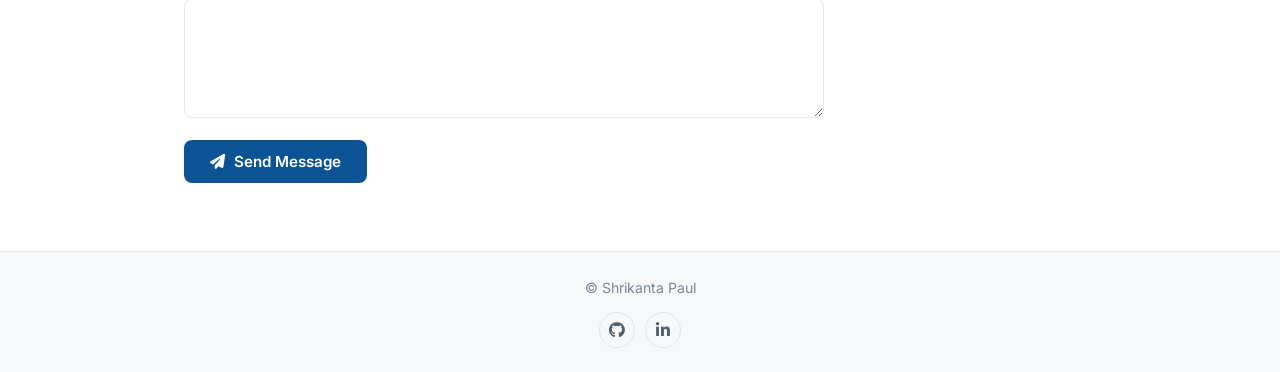
==== commit 7f8b8d1d: "Deploy: publication year groups and filters" ====
--- a/index.html
+++ b/index.html
@@ -1,9 +1,15 @@
-<!doctype html><html lang=en-us><head><meta name=generator content="Hugo 0.163.3"><meta charset=UTF-8><meta name=viewport content="width=device-width,initial-scale=1"><title>Shrikanta Paul | AI & ML Researcher</title><meta name=description content="Shrikanta Paul, AI and Machine Learning Researcher. M.Sc. CSE student exploring Artificial Intelligence, Machine Learning and Deep Learning."><link rel=icon href=/favicon.svg type=image/svg+xml><link rel=preconnect href=https://fonts.googleapis.com><link rel=preconnect href=https://fonts.gstatic.com crossorigin><link href="https://fonts.googleapis.com/css2?family=Source+Serif+4:ital,opsz,wght@0,8..60,400;0,8..60,600;0,8..60,700;1,8..60,400&family=Inter:wght@400;500;600&display=swap" rel=stylesheet><link rel=stylesheet href=https://cdnjs.cloudflare.com/ajax/libs/font-awesome/6.5.0/css/all.min.css><link rel=stylesheet href=/css/main.min.08e168d392fc5f965d9a700344445238ec9149523ca3a96505522d2c433a9aa0.css integrity="sha256-COFo05L8X5ZdmnADRERSOOyRSVI8o6llBVItLEM6mqA="></head><body><header><nav><a href=#top class=nav-brand>Shrikanta Paul</a>
+<!doctype html><html lang=en-us><head><meta name=generator content="Hugo 0.163.3"><meta charset=UTF-8><meta name=viewport content="width=device-width,initial-scale=1"><title>Shrikanta Paul | AI & ML Researcher</title><meta name=description content="Shrikanta Paul, AI and Machine Learning Researcher. M.Sc. CSE student exploring Artificial Intelligence, Machine Learning and Deep Learning."><link rel=icon href=/favicon.svg type=image/svg+xml><link rel=preconnect href=https://fonts.googleapis.com><link rel=preconnect href=https://fonts.gstatic.com crossorigin><link href="https://fonts.googleapis.com/css2?family=Source+Serif+4:ital,opsz,wght@0,8..60,400;0,8..60,600;0,8..60,700;1,8..60,400&family=Inter:wght@400;500;600&display=swap" rel=stylesheet><link rel=stylesheet href=https://cdnjs.cloudflare.com/ajax/libs/font-awesome/6.5.0/css/all.min.css><link rel=stylesheet href=/css/main.min.a2bba196ff5c4017986a9aeb77b59c8ac0eb6acfdda471c4b9be50183dd82ee7.css integrity="sha256-oruhlv9cQBeYaprrd7WcisDras/dpHHEub5QGD3YLuc="></head><body><header><nav><a href=#top class=nav-brand>Shrikanta Paul</a>
 <button class=nav-toggle aria-label=Menu><i class="fas fa-bars"></i></button><ul id=navMenu><li><a href=#about>About Me</a></li><li><a href=#experience>Experience</a></li><li><a href=#education>Education</a></li><li><a href=#publications>Publications</a></li><li><a href=#projects>Projects</a></li><li><a href=#awards>Awards</a></li><li><a href=#cv>CV</a></li><li><a href=#contact>Contact</a></li></ul></nav></header><main id=top><section class="section profile" id=about><div class=profile-grid><div class=profile-photo><img src=/img/profile.png alt="Shrikanta Paul"></div><div class=profile-head><h1>Shrikanta Paul</h1><p class=profile-role>Researcher in Artificial Intelligence, Machine Learning & Deep Learning</p><p class=profile-affil>M.Sc. Student & Research Assistant<br>Department of Computer Science and Engineering<br>Daffodil International University, Dhaka, Bangladesh</p><div class=profile-links><a href=/files/Shrikanta_Paul_CV.pdf download class="plink plink-primary"><i class="fas fa-file-arrow-down"></i> CV</a>
 <a href=https://github.com/spaul571 target=_blank rel=noopener class=plink><i class="fab fa-github"></i> GitHub</a>
-<a href=https://www.linkedin.com/in/spaul571/ target=_blank rel=noopener class=plink><i class="fab fa-linkedin-in"></i> LinkedIn</a></div></div></div><div class=bio><p>I am from Cumilla and currently pursuing an <strong>M.Sc. in Computer Science and Engineering</strong> at <strong>Daffodil International University</strong>, after completing my B.Sc. (CGPA 3.94/4.00).</p><p>I believe effective teaching involves simplifying complex technical concepts into practical, real-world learning experiences. My approach emphasizes hands-on learning, problem-solving and active engagement, particularly in <strong>Artificial Intelligence</strong>, <strong>Machine Learning</strong> and <strong>Deep Learning</strong>. I focus on guiding learners to think critically, apply concepts through coding and experimentation, and build confidence in their technical abilities.</p></div><div class=interests-block><h3 class=minihead><i class="fas fa-flask"></i> Research Interests</h3><ul class=interests><li>Machine Learning</li><li>Deep Learning</li><li>Natural Language Processing</li><li>Computer Vision</li><li>Explainable AI (XAI)</li></ul></div></section><section class=section id=experience><h2 class=section-title>Experience</h2><div class=exp-list><div class=exp><div class=exp-side>January 2026 – Present</div><div class=exp-body><h3>Research Assistant, Department of Business Administration</h3><p class=exp-org>Daffodil International University (under Dr. Md. Azizur Rahman)</p><ul><li>Assisted in proposing a research grant project under the HEAT UGC Academic Transformation Fund (ATF).</li><li>Presented a research study on Bangladesh Railway ticket scalping to Bangladesh Railway officials.</li></ul></div></div><div class=exp><div class=exp-side>September 2025 – December 2025</div><div class=exp-body><h3>Research Assistant, NLP & ML Research Lab</h3><p class=exp-org>Daffodil International University</p><ul><li>Conducted research in Natural Language Processing, Machine Learning and Deep Learning.</li><li>Assisted faculty members with ongoing research projects.</li><li>Supported the university's Deep Learning Bootcamp, helping students understand advanced AI concepts and hands-on model development.</li></ul></div></div></div></section><section class=section id=education><h2 class=section-title>Education</h2><div class=exp-list><div class=exp><div class=exp-side>2026 – Present</div><div class=exp-body><h3>M.Sc. in Computer Science and Engineering (CSE)</h3><p class=exp-org>Daffodil International University, Dhaka</p><p class=edu-detail>Expected Graduation: May 2027</p></div></div><div class=exp><div class=exp-side>2022 – 2025</div><div class=exp-body><h3>B.Sc. in Computer Science and Engineering (CSE)</h3><p class=exp-org>Daffodil International University, Dhaka</p><p class=edu-detail>CGPA: 3.94 (Out of 4.00)</p></div></div><div class=exp><div class=exp-side>2017 – 2018</div><div class=exp-body><h3>Higher Secondary Certificate (HSC), Science</h3><p class=exp-org>Cumilla Govt. City College, Cumilla</p><p class=edu-detail>GPA: 5.00 (Out of 5.00)</p></div></div><div class=exp><div class=exp-side>2015 – 2016</div><div class=exp-body><h3>Secondary School Certificate (SSC), Science</h3><p class=exp-org>Bijoypur High School, Cumilla</p><p class=edu-detail>GPA: 5.00 (Out of 5.00)</p></div></div></div></section><section class=section id=publications><h2 class=section-title>Publications</h2><ol class=pub-list><li class=pub><p class=pub-title>Road Cleanliness Classification Using Deep Learning and Vision Transformer with LIME-based Explainability</p><p class=pub-authors>M. R. Rahman, S. K. Arnab, S. S. Khan, A. U. H. Rupak and <strong>S. Paul</strong></p><p class=pub-venue><em>2026 International Conference on Artificial Intelligence for Sustainable Engineering and Innovation (AISEI)</em>, Irbid, Jordan, 2026, pp. 560–565.</p><p class=pub-meta><span class=pub-status>Published · IEEE Xplore</span>
+<a href=https://www.linkedin.com/in/spaul571/ target=_blank rel=noopener class=plink><i class="fab fa-linkedin-in"></i> LinkedIn</a></div></div></div><div class=bio><p>I am from Cumilla and currently pursuing an <strong>M.Sc. in Computer Science and Engineering</strong> at <strong>Daffodil International University</strong>, after completing my B.Sc. (CGPA 3.94/4.00).</p><p>I believe effective teaching involves simplifying complex technical concepts into practical, real-world learning experiences. My approach emphasizes hands-on learning, problem-solving and active engagement, particularly in <strong>Artificial Intelligence</strong>, <strong>Machine Learning</strong> and <strong>Deep Learning</strong>. I focus on guiding learners to think critically, apply concepts through coding and experimentation, and build confidence in their technical abilities.</p></div><div class=interests-block><h3 class=minihead><i class="fas fa-flask"></i> Research Interests</h3><ul class=interests><li>Machine Learning</li><li>Deep Learning</li><li>Natural Language Processing</li><li>Computer Vision</li><li>Explainable AI (XAI)</li></ul></div></section><section class=section id=experience><h2 class=section-title>Experience</h2><div class=exp-list><div class=exp><div class=exp-side>January 2026 – Present</div><div class=exp-body><h3>Research Assistant, Department of Business Administration</h3><p class=exp-org>Daffodil International University (under Dr. Md. Azizur Rahman)</p><ul><li>Assisted in proposing a research grant project under the HEAT UGC Academic Transformation Fund (ATF).</li><li>Presented a research study on Bangladesh Railway ticket scalping to Bangladesh Railway officials.</li></ul></div></div><div class=exp><div class=exp-side>September 2025 – December 2025</div><div class=exp-body><h3>Research Assistant, NLP & ML Research Lab</h3><p class=exp-org>Daffodil International University</p><ul><li>Conducted research in Natural Language Processing, Machine Learning and Deep Learning.</li><li>Assisted faculty members with ongoing research projects.</li><li>Supported the university's Deep Learning Bootcamp, helping students understand advanced AI concepts and hands-on model development.</li></ul></div></div></div></section><section class=section id=education><h2 class=section-title>Education</h2><div class=exp-list><div class=exp><div class=exp-side>2026 – Present</div><div class=exp-body><h3>M.Sc. in Computer Science and Engineering (CSE)</h3><p class=exp-org>Daffodil International University, Dhaka</p><p class=edu-detail>Expected Graduation: May 2027</p></div></div><div class=exp><div class=exp-side>2022 – 2025</div><div class=exp-body><h3>B.Sc. in Computer Science and Engineering (CSE)</h3><p class=exp-org>Daffodil International University, Dhaka</p><p class=edu-detail>CGPA: 3.94 (Out of 4.00)</p></div></div><div class=exp><div class=exp-side>2017 – 2018</div><div class=exp-body><h3>Higher Secondary Certificate (HSC), Science</h3><p class=exp-org>Cumilla Govt. City College, Cumilla</p><p class=edu-detail>GPA: 5.00 (Out of 5.00)</p></div></div><div class=exp><div class=exp-side>2015 – 2016</div><div class=exp-body><h3>Secondary School Certificate (SSC), Science</h3><p class=exp-org>Bijoypur High School, Cumilla</p><p class=edu-detail>GPA: 5.00 (Out of 5.00)</p></div></div></div></section><section class=section id=publications><h2 class=section-title>Publications</h2><div class=pub-filters><div class=filter-group data-filter-key=type><span class=filter-label>Type:</span>
+<button class="filter-btn active" data-filter=all>All</button>
+<button class=filter-btn data-filter=Conference>Conference</button></div><div class=filter-group data-filter-key=year><span class=filter-label>Year:</span>
+<button class="filter-btn active" data-filter=all>All</button>
+<button class=filter-btn data-filter=2026>2026</button></div></div><div class=pubs-wrap><div class=pub-year-group data-year=2026><h3 class=pub-year>2026 <span class=pub-count></span></h3><ol class=pub-list><li class=pub data-year=2026 data-type=Conference><p class=pub-title>Road Cleanliness Classification Using Deep Learning and Vision Transformer with LIME-based Explainability</p><p class=pub-authors>M. R. Rahman, S. K. Arnab, S. S. Khan, A. U. H. Rupak and <strong>S. Paul</strong></p><p class=pub-venue><em>2026 International Conference on Artificial Intelligence for Sustainable Engineering and Innovation (AISEI)</em>, Irbid, Jordan, 2026, pp. 560–565.</p><p class=pub-meta><span class=pub-status>Published · IEEE Xplore</span>
+<span class=pub-type>Conference</span>
 <span class=pub-doi>DOI: 10.1109/AISEI68628.2026.11572824</span>
-<a href=https://ieeexplore.ieee.org/document/11572824 target=_blank rel=noopener class=pub-link><i class="fas fa-arrow-up-right-from-square"></i> View Paper</a></p></li><li class=pub><p class=pub-title>YOLOv11-Based Detection of Vegetable Leaf Diseases: A Benchmark Study on a Unified Multi-Crop Dataset with Severe Class Imbalance</p><p class=pub-venue>Accepted at <strong>ICEFronT 2026</strong>, International Conference on Engineering Frontiers and Technology, MBSTU, Bangladesh.</p><p class=pub-meta><span class=pub-status>Accepted</span></p></li></ol></section><section class=section id=projects><h2 class=section-title>Projects</h2><div class=proj-grid><div class=proj><span class=proj-tag>IoT • Smart Agriculture • May–Aug 2025</span><h3>SmartFarmX</h3><p>IoT-based smart agriculture platform monitoring remote farm fields without internet using LoRa communication, with real-time sensor data visualization and a responsive web interface.</p><a href=https://smart-farm-x-web.vercel.app/ target=_blank rel=noopener class=proj-link><i class="fas fa-arrow-up-right-from-square"></i> Live Demo</a></div><div class=proj><span class=proj-tag>Web App</span><h3>IPTV Watching Website</h3><p>A clean, fast, responsive IPTV streaming interface for accessing live TV channels through M3U links.</p><a href=https://iptv-nine-mu.vercel.app/ target=_blank rel=noopener class=proj-link><i class="fas fa-arrow-up-right-from-square"></i> Live Demo</a></div><div class=proj><span class=proj-tag>Web / UI-UX</span><h3>NeonTech, Demo Company Website</h3><p>A professional demo website for a tech company highlighting services, portfolio, contact page, and modern UI/UX.</p><a href=https://neon-tech-lemon.vercel.app/ target=_blank rel=noopener class=proj-link><i class="fas fa-arrow-up-right-from-square"></i> Live Demo</a></div><div class=proj><span class=proj-tag>UI/UX • Marketplace • 2022</span><h3>BookBin</h3><p>An online book exchange and marketplace supporting buying, selling and exchanging books, built from wireframes and clickable prototypes focused on user-friendly navigation.</p><a href=https://book-bin.vercel.app/ target=_blank rel=noopener class=proj-link><i class="fas fa-arrow-up-right-from-square"></i> Live Demo</a></div><div class=proj><span class=proj-tag>Web • Static Site • 2026</span><h3>Personal Website (Hugo)</h3><p>This responsive personal website built with the Hugo static site generator and hosted on GitHub Pages.</p><a href=https://github.com/spaul571/spaul571.github.io target=_blank rel=noopener class=proj-link><i class="fas fa-arrow-up-right-from-square"></i> Source</a></div></div><h3 class="minihead gallery-head"><i class="fas fa-palette"></i> Graphics & Design Galleries</h3><div class=gallery-links><a href="https://drive.google.com/drive/folders/1dFiENhHYi3uqFHRtt2kC9nS1DutMg8PA?usp=sharing" target=_blank rel=noopener class=plink><i class="fas fa-images"></i> UI Mockup: BookBin</a>
+<a href=https://ieeexplore.ieee.org/document/11572824 target=_blank rel=noopener class=pub-link><i class="fas fa-arrow-up-right-from-square"></i> View Paper</a></p></li><li class=pub data-year=2026 data-type=Conference><p class=pub-title>YOLOv11-Based Detection of Vegetable Leaf Diseases: A Benchmark Study on a Unified Multi-Crop Dataset with Severe Class Imbalance</p><p class=pub-venue>Accepted at <strong>ICEFronT 2026</strong>, International Conference on Engineering Frontiers and Technology, MBSTU, Bangladesh.</p><p class=pub-meta><span class=pub-status>Accepted</span>
+<span class=pub-type>Conference</span></p></li></ol></div><p class=pub-empty hidden>No publications match the selected filters.</p></div><script>(function(){const e={type:"all",year:"all"},n=document.querySelectorAll(".pub-year-group"),s=document.querySelector(".pub-empty");function t(){let t=0;n.forEach(n=>{let s=0;n.querySelectorAll(".pub").forEach(t=>{const n=(e.type==="all"||t.dataset.type===e.type)&&(e.year==="all"||t.dataset.year===e.year);t.style.display=n?"":"none",n&&s++}),n.querySelector(".pub-count").textContent="("+s+")",n.style.display=s?"":"none",t+=s}),s.hidden=t>0}document.querySelectorAll(".filter-group").forEach(n=>{const s=n.dataset.filterKey;n.querySelectorAll(".filter-btn").forEach(o=>{o.addEventListener("click",()=>{e[s]=o.dataset.filter,n.querySelectorAll(".filter-btn").forEach(e=>e.classList.toggle("active",e===o)),t()})})}),t()})()</script></section><section class=section id=projects><h2 class=section-title>Projects</h2><div class=proj-grid><div class=proj><span class=proj-tag>IoT • Smart Agriculture • May–Aug 2025</span><h3>SmartFarmX</h3><p>IoT-based smart agriculture platform monitoring remote farm fields without internet using LoRa communication, with real-time sensor data visualization and a responsive web interface.</p><a href=https://smart-farm-x-web.vercel.app/ target=_blank rel=noopener class=proj-link><i class="fas fa-arrow-up-right-from-square"></i> Live Demo</a></div><div class=proj><span class=proj-tag>Web App</span><h3>IPTV Watching Website</h3><p>A clean, fast, responsive IPTV streaming interface for accessing live TV channels through M3U links.</p><a href=https://iptv-nine-mu.vercel.app/ target=_blank rel=noopener class=proj-link><i class="fas fa-arrow-up-right-from-square"></i> Live Demo</a></div><div class=proj><span class=proj-tag>Web / UI-UX</span><h3>NeonTech, Demo Company Website</h3><p>A professional demo website for a tech company highlighting services, portfolio, contact page, and modern UI/UX.</p><a href=https://neon-tech-lemon.vercel.app/ target=_blank rel=noopener class=proj-link><i class="fas fa-arrow-up-right-from-square"></i> Live Demo</a></div><div class=proj><span class=proj-tag>UI/UX • Marketplace • 2022</span><h3>BookBin</h3><p>An online book exchange and marketplace supporting buying, selling and exchanging books, built from wireframes and clickable prototypes focused on user-friendly navigation.</p><a href=https://book-bin.vercel.app/ target=_blank rel=noopener class=proj-link><i class="fas fa-arrow-up-right-from-square"></i> Live Demo</a></div><div class=proj><span class=proj-tag>Web • Static Site • 2026</span><h3>Personal Website (Hugo)</h3><p>This responsive personal website built with the Hugo static site generator and hosted on GitHub Pages.</p><a href=https://github.com/spaul571/spaul571.github.io target=_blank rel=noopener class=proj-link><i class="fas fa-arrow-up-right-from-square"></i> Source</a></div></div><h3 class="minihead gallery-head"><i class="fas fa-palette"></i> Graphics & Design Galleries</h3><div class=gallery-links><a href="https://drive.google.com/drive/folders/1dFiENhHYi3uqFHRtt2kC9nS1DutMg8PA?usp=sharing" target=_blank rel=noopener class=plink><i class="fas fa-images"></i> UI Mockup: BookBin</a>
 <a href="https://drive.google.com/drive/folders/19_RV44xCuXRyS_zGtEiZJJUvyyCZaxeF?usp=sharing" target=_blank rel=noopener class=plink><i class="fas fa-images"></i> UI Mockup: SmartFarmX</a>
 <a href="https://drive.google.com/drive/folders/1LIZGwn8Xtza4l0kOhp_63oBq0ILiDCh_?usp=sharing" target=_blank rel=noopener class=plink><i class="fas fa-images"></i> Logo Design</a>
 <a href="https://drive.google.com/drive/folders/1N9jx-7cYmVI6q_qzzs6HKSzXKYJD4tTV?usp=sharing" target=_blank rel=noopener class=plink><i class="fas fa-images"></i> Poster Design</a>
